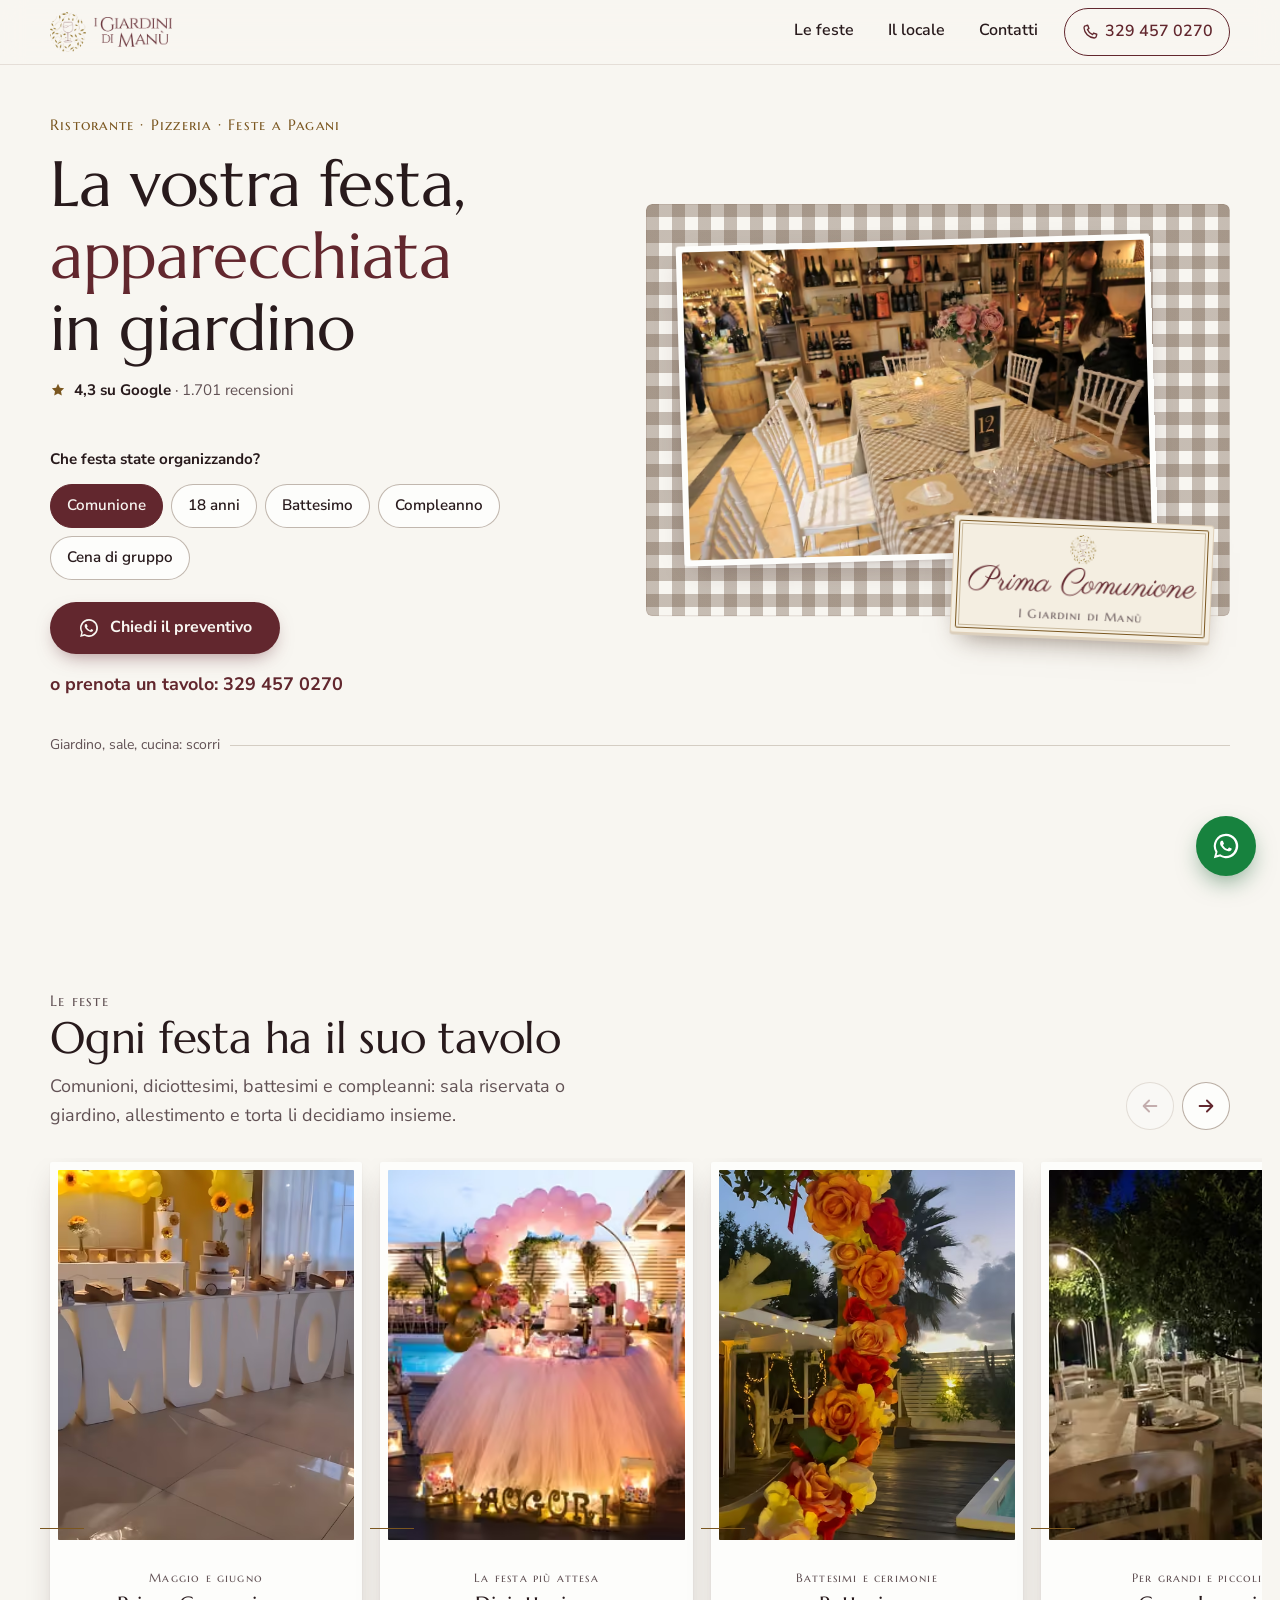
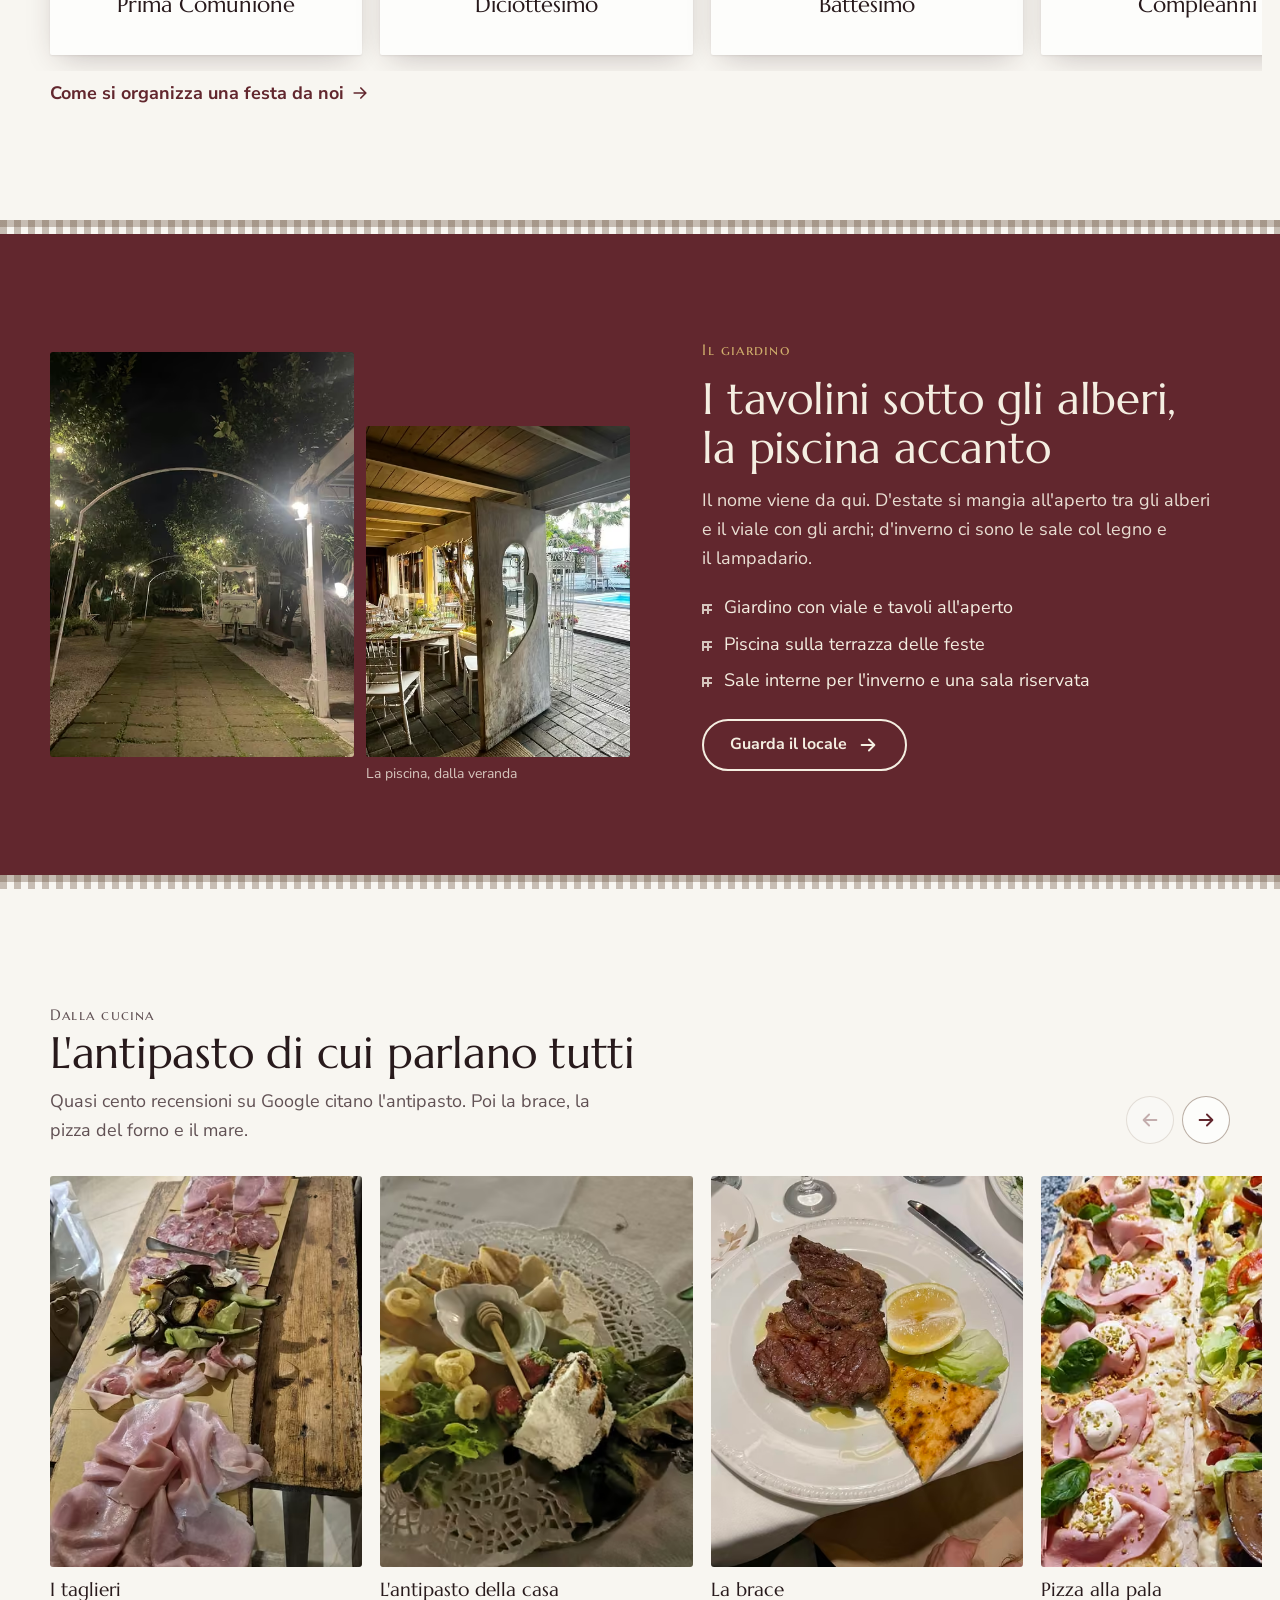
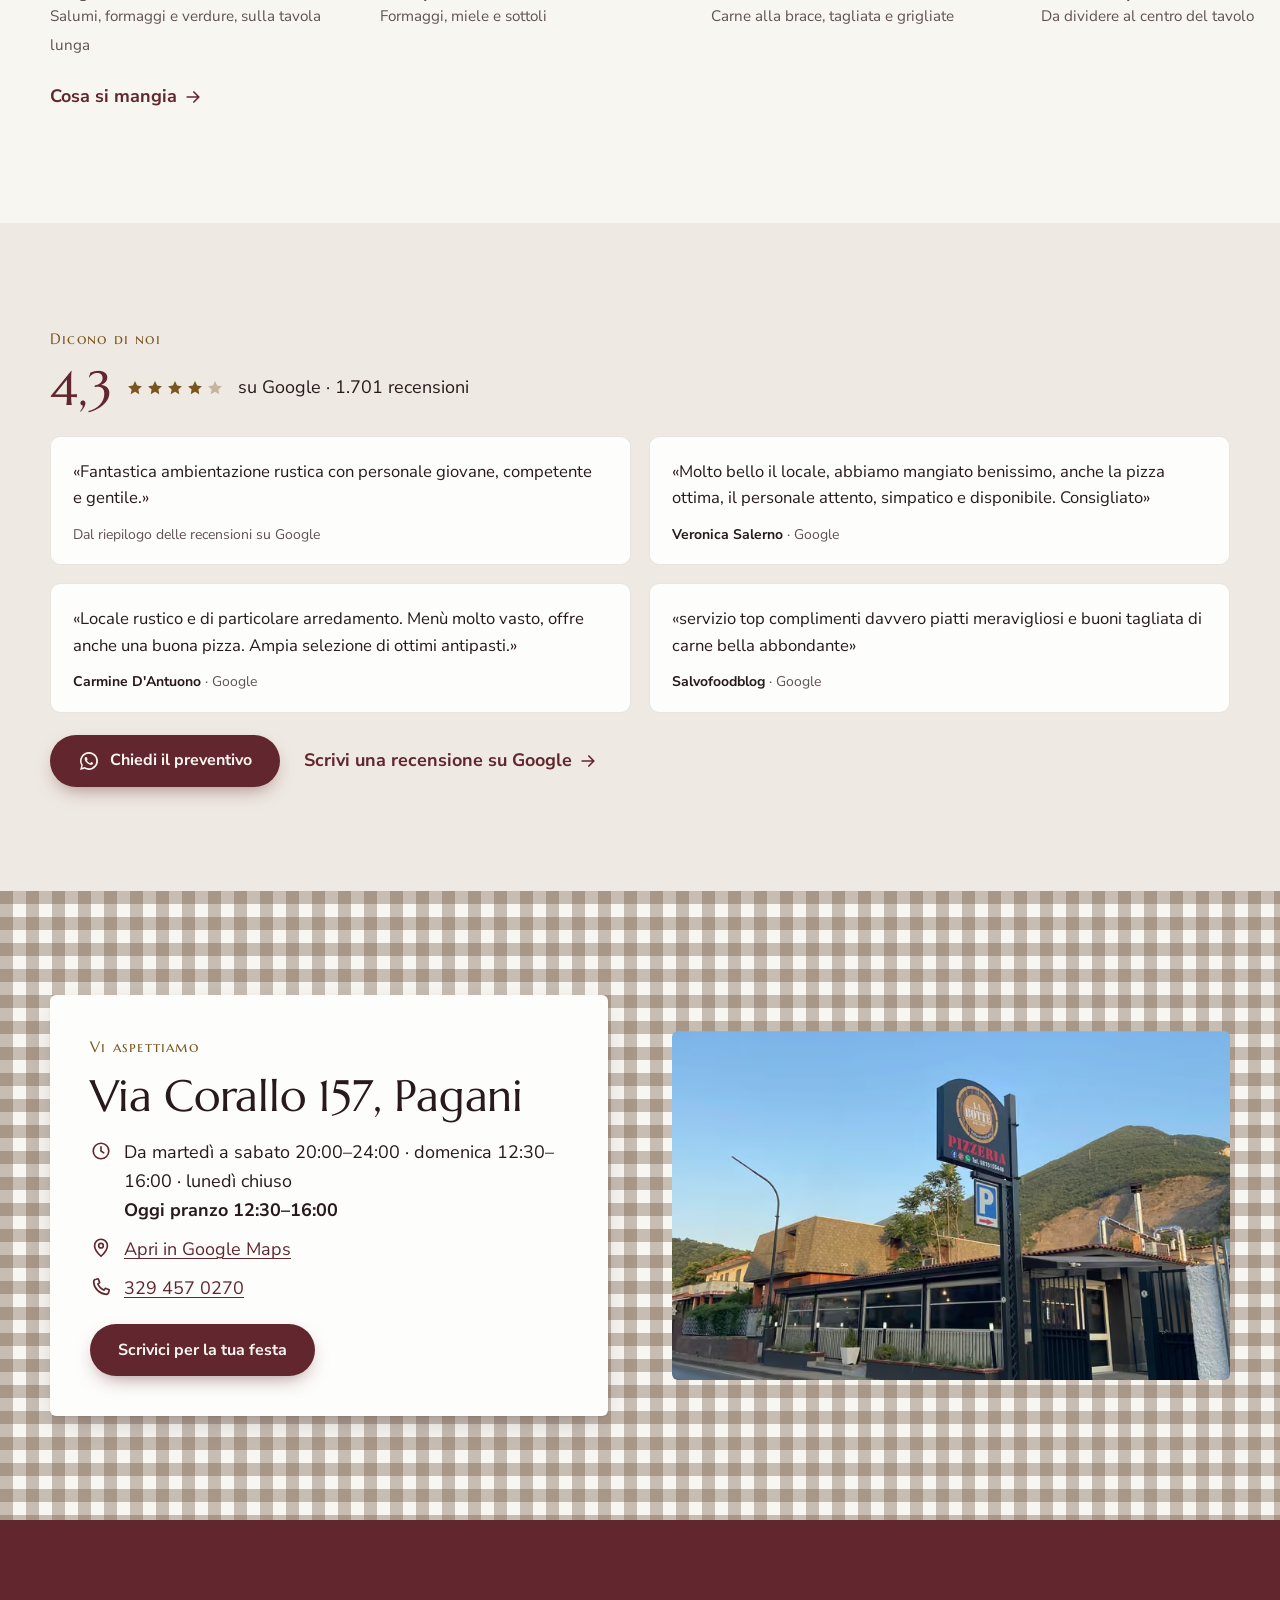
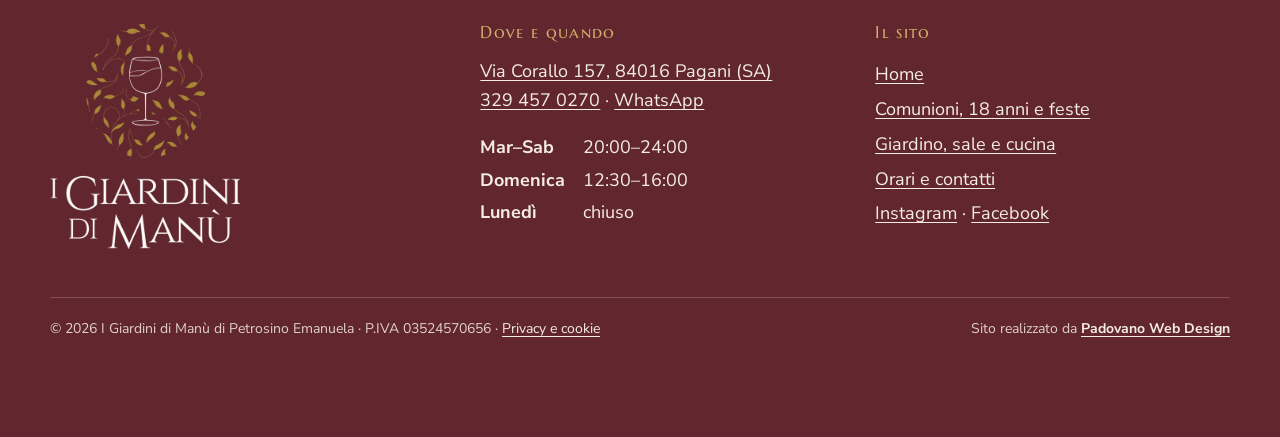
==== index.html @ 0abfbde3 "Sito I Giardini di Manù — bozza di anteprima Co-Authored-By: Claude Opus 5.5 <noreply@anthropic.com>" ====
<!doctype html>
<html lang="it">
<head>
<meta charset="utf-8">
<meta name="viewport" content="width=device-width, initial-scale=1, viewport-fit=cover">
<title>I Giardini di Manù | Ristorante e feste con giardino a Pagani</title>
<meta name="description" content="Ristorante, pizzeria e braceria con giardino a Pagani. Comunioni, 18 anni, battesimi e feste private: chiedi il preventivo su WhatsApp.">
<meta name="robots" content="noindex, nofollow">
<link rel="canonical" href="https://chripav09-del.github.io/GiardiniDiManu/">
<meta name="theme-color" content="#f7f3ec">
<meta property="og:type" content="website">
<meta property="og:locale" content="it_IT">
<meta property="og:site_name" content="I Giardini di Manù">
<meta property="og:title" content="I Giardini di Manù | Ristorante e feste con giardino a Pagani">
<meta property="og:description" content="Ristorante, pizzeria e braceria con giardino a Pagani. Comunioni, 18 anni, battesimi e feste private: chiedi il preventivo su WhatsApp.">
<meta property="og:url" content="https://chripav09-del.github.io/GiardiniDiManu/">
<meta property="og:image" content="https://chripav09-del.github.io/GiardiniDiManu/og-image.jpg">
<meta property="og:image:width" content="1200">
<meta property="og:image:height" content="630">
<meta name="twitter:card" content="summary_large_image">
<link rel="icon" href="favicon.ico" sizes="any">
<link rel="icon" type="image/png" sizes="32x32" href="favicon-32.png">
<link rel="apple-touch-icon" href="apple-touch-icon.png">
<link rel="manifest" href="site.webmanifest">
<link rel="preload" href="fonts/marcellus.woff2" as="font" type="font/woff2" crossorigin>
<link rel="preload" href="fonts/nunito-sans.woff2" as="font" type="font/woff2" crossorigin>
<link rel="stylesheet" href="css/base.css">
<link rel="stylesheet" href="css/pagine.css">
<script>document.documentElement.classList.add("js")</script>
<script type="application/ld+json">{"@context":"https://schema.org","@type":"Restaurant","@id":"https://chripav09-del.github.io/GiardiniDiManu/#ristorante","name":"I Giardini di Manù","url":"https://chripav09-del.github.io/GiardiniDiManu/","image":["https://chripav09-del.github.io/GiardiniDiManu/img/veranda-tavoli-1200.jpg","https://chripav09-del.github.io/GiardiniDiManu/img/viale-archi-1200.jpg"],"logo":"https://chripav09-del.github.io/GiardiniDiManu/icon-512.png","telephone":"+39 329 457 0270","address":{"@type":"PostalAddress","streetAddress":"Via Corallo 157","postalCode":"84016","addressLocality":"Pagani","addressRegion":"SA","addressCountry":"IT"},"geo":{"@type":"GeoCoordinates","latitude":40.75588,"longitude":14.61530},"servesCuisine":["Cucina tipica campana","Pizza napoletana","Carne alla brace"],"acceptsReservations":"True","hasMap":"https://www.google.com/maps/place/I+Giardini+Di+Man%C3%B9/@40.755879,14.6153001,17z","openingHoursSpecification":[{"@type":"OpeningHoursSpecification","dayOfWeek":["Tuesday","Wednesday","Thursday","Friday","Saturday"],"opens":"20:00","closes":"23:59"},{"@type":"OpeningHoursSpecification","dayOfWeek":"Sunday","opens":"12:30","closes":"16:00"}],"sameAs":["https://www.instagram.com/igiardinidimanu/","https://www.facebook.com/igiardinidimanu/"]}</script>
</head>
<body>
<svg width="0" height="0" style="position:absolute" aria-hidden="true" focusable="false">
<symbol id="i-freccia" viewBox="0 0 24 24"><path d="M5 12h13m-5-6 6 6-6 6" fill="none" stroke="currentColor" stroke-width="2" stroke-linecap="round" stroke-linejoin="round"/></symbol>
<symbol id="i-freccia-sx" viewBox="0 0 24 24"><path d="M19 12H6m5-6-6 6 6 6" fill="none" stroke="currentColor" stroke-width="2" stroke-linecap="round" stroke-linejoin="round"/></symbol>
<symbol id="i-stella" viewBox="0 0 24 24"><path d="m12 2.8 2.8 5.9 6.4.8-4.7 4.4 1.2 6.4L12 17.1l-5.7 3.2 1.2-6.4-4.7-4.4 6.4-.8z" fill="currentColor"/></symbol>
<symbol id="i-tel" viewBox="0 0 24 24"><path d="M6.6 3.5 9 3l1.6 4.2-2 1.4a12 12 0 0 0 6.8 6.8l1.4-2L21 15l-.5 2.4A3 3 0 0 1 17.6 20 14.6 14.6 0 0 1 4 6.4a3 3 0 0 1 2.6-2.9Z" fill="none" stroke="currentColor" stroke-width="1.8" stroke-linejoin="round"/></symbol>
<symbol id="i-pin" viewBox="0 0 24 24"><path d="M12 21s7-6.2 7-11.5a7 7 0 1 0-14 0C5 14.8 12 21 12 21Z" fill="none" stroke="currentColor" stroke-width="1.8"/><circle cx="12" cy="9.5" r="2.5" fill="none" stroke="currentColor" stroke-width="1.8"/></symbol>
<symbol id="i-orologio" viewBox="0 0 24 24"><circle cx="12" cy="12" r="8.5" fill="none" stroke="currentColor" stroke-width="1.8"/><path d="M12 7.5V12l3 2" fill="none" stroke="currentColor" stroke-width="1.8" stroke-linecap="round"/></symbol>
<symbol id="i-wa" viewBox="0 0 32 32"><path fill="currentColor" d="M16 3a13 13 0 0 0-11.2 19.6L3 29l6.6-1.7A13 13 0 1 0 16 3Zm0 23.6c-2 0-4-.5-5.7-1.6l-.4-.2-3.9 1 1-3.8-.2-.4A10.6 10.6 0 1 1 16 26.6Zm5.8-7.9c-.3-.2-1.9-.9-2.2-1-.3-.1-.5-.2-.7.2l-1 1.2c-.2.2-.4.2-.7.1a8.7 8.7 0 0 1-4.3-3.8c-.3-.6.3-.5.9-1.7.1-.2 0-.4 0-.5l-1-2.4c-.3-.6-.5-.5-.7-.5h-.6c-.2 0-.5.1-.8.4-.3.3-1 1-1 2.5s1.1 2.9 1.2 3.1c.2.2 2.1 3.3 5.2 4.6 1.9.8 2.7.9 3.6.7.6-.1 1.9-.8 2.1-1.5.3-.7.3-1.4.2-1.5 0-.1-.3-.2-.5-.3Z"/></symbol>
<symbol id="i-ig" viewBox="0 0 24 24"><rect x="3.5" y="3.5" width="17" height="17" rx="5" fill="none" stroke="currentColor" stroke-width="1.8"/><circle cx="12" cy="12" r="4" fill="none" stroke="currentColor" stroke-width="1.8"/><circle cx="17.3" cy="6.7" r="1.1" fill="currentColor"/></symbol>
<symbol id="i-fb" viewBox="0 0 24 24"><path d="M14 8.5V6.8c0-.8.2-1.3 1.4-1.3H17V2.6A21 21 0 0 0 14.6 2.5C12.2 2.5 10.6 4 10.6 6.6v1.9H8v3.2h2.6V21.5H14v-9.8h2.6l.4-3.2Z" fill="currentColor"/></symbol>
</svg>
<a class="salta" href="#contenuto">Vai al contenuto</a>
<header class="testata">
 <div class="cont">
  <a class="marchio" href="./" aria-label="I Giardini di Manù, torna alla home">
   <img src="img/emblema-chiaro-96.png" width="96" height="108" alt="">
   <img class="wm" src="img/wordmark-chiaro-360.png" width="360" height="138" alt="">
  </a>
  <nav class="nav" aria-label="Principale"><ul><li><a href="feste.html">Le feste</a></li><li><a href="locale.html">Il locale</a></li><li><a href="contatti.html">Contatti</a></li><li><a class="tel" href="tel:+393294570270"><svg aria-hidden="true"><use href="#i-tel"/></svg>329 457 0270</a></li></ul></nav>
 </div>
</header>
<main id="contenuto">

<section class="tavola" aria-labelledby="h1">
 <div class="cont tavola-g">
  <div class="tavola-testo">
   <p class="sopra">Ristorante · Pizzeria · Feste a Pagani</p>
   <h1 id="h1">La vostra festa, <em>apparecchiata</em> in giardino</h1>
   <a class="fiducia" href="https://www.google.com/maps/place/I+Giardini+Di+Man%C3%B9/@40.755879,14.6153001,17z" target="_blank" rel="noopener"><svg aria-hidden="true"><use href="#i-stella"/></svg><span><strong>4,3 su Google</strong> · 1.701 recensioni</span></a>
  </div>

  <div class="piano" data-tavolo>
   <div class="tovaglia vichy" aria-hidden="true"></div>
   <div class="foto-appoggiata"><picture><source type="image/avif" srcset="img/veranda-tavoli-480.avif 480w, img/veranda-tavoli-800.avif 800w, img/veranda-tavoli-1200.avif 1200w" sizes="(min-width: 960px) 560px, 88vw"><source type="image/webp" srcset="img/veranda-tavoli-480.webp 480w, img/veranda-tavoli-800.webp 800w, img/veranda-tavoli-1200.webp 1200w" sizes="(min-width: 960px) 560px, 88vw"><img src="img/veranda-tavoli-800.jpg" srcset="img/veranda-tavoli-480.jpg 480w, img/veranda-tavoli-800.jpg 800w, img/veranda-tavoli-1200.jpg 1200w" sizes="(min-width: 960px) 560px, 88vw" width="1200" height="800" alt="La veranda dei Giardini di Manù con i tavoli apparecchiati con tovaglie a quadretti e sedie bianche" fetchpriority="high" decoding="async"></picture></div>
   <div class="segnaposto" aria-hidden="true">
    <div class="sp-carta">
     <div class="sp-faccia sp-fronte"><img class="sp-emblema" src="img/emblema-chiaro-96.png" width="96" height="108" alt=""><span class="sp-nome">Prima Comunione</span><span class="sp-sotto">I Giardini di Manù</span></div>
     <div class="sp-faccia sp-retro"><img class="sp-emblema" src="img/emblema-chiaro-96.png" width="96" height="108" alt=""><span class="sp-nome">I miei 18 anni</span><span class="sp-sotto">I Giardini di Manù</span></div>
    </div>
   </div>
   <p class="vis-nascosto" aria-live="polite" data-annuncio></p>
  </div>

  <div class="tavola-scelta">
   <div class="scegli">
    <p class="scegli-t" id="scegli-t">Che festa state organizzando?</p>
    <ul class="feste-chip" aria-labelledby="scegli-t">
     <li><button class="chip" type="button" aria-pressed="true" data-festa="una Prima Comunione" data-nome="Prima Comunione">Comunione</button></li>
     <li><button class="chip" type="button" aria-pressed="false" data-festa="un diciottesimo" data-nome="I miei 18 anni">18 anni</button></li>
     <li><button class="chip" type="button" aria-pressed="false" data-festa="un Battesimo" data-nome="Battesimo">Battesimo</button></li>
     <li><button class="chip" type="button" aria-pressed="false" data-festa="un compleanno" data-nome="Buon compleanno">Compleanno</button></li>
     <li><button class="chip" type="button" aria-pressed="false" data-festa="una cena di gruppo" data-nome="Cena tra amici">Cena di gruppo</button></li>
    </ul>
   </div>
   <div class="tavola-azioni">
    <a class="btn btn-p" data-cta-festa href="https://wa.me/393294570270?text=Buongiorno%21%20Vorrei%20un%20preventivo%20per%20una%20Prima%20Comunione%20ai%20Giardini%20di%20Man%C3%B9.%0AData%3A%0AOspiti%3A%20circa%0AGiardino%20o%20sala%3A%20" target="_blank" rel="noopener"><svg aria-hidden="true"><use href="#i-wa"/></svg>Chiedi il preventivo</a>
    <a class="link-f" href="tel:+393294570270">o prenota un tavolo: 329 457 0270</a>
   </div>
  </div>
 </div>
 <div class="cont"><p class="continua">Giardino, sale, cucina: scorri</p></div>
</section>

<section class="sez" aria-labelledby="h-feste">
 <div class="cont caro" data-caro>
  <div class="sez-testa">
   <div><p class="sopra">Le feste</p><h2 id="h-feste">Ogni festa ha il suo tavolo</h2>
   <p>Comunioni, diciottesimi, battesimi e compleanni: sala riservata o giardino, allestimento e torta li decidiamo insieme.</p></div>
   <div class="caro-frecce"><button class="freccia" type="button" aria-label="Feste precedenti"><svg aria-hidden="true"><use href="#i-freccia-sx"/></svg></button><button class="freccia" type="button" aria-label="Feste successive"><svg aria-hidden="true"><use href="#i-freccia"/></svg></button></div>
  </div>
  <div class="caro-pista">
   <a class="invito" href="feste.html#comunione" data-entra><picture><source type="image/avif" srcset="img/festa-comunione-480.avif 480w, img/festa-comunione-800.avif 800w" sizes="(min-width: 1024px) 320px, 78vw"><source type="image/webp" srcset="img/festa-comunione-480.webp 480w, img/festa-comunione-800.webp 800w" sizes="(min-width: 1024px) 320px, 78vw"><img src="img/festa-comunione-800.jpg" srcset="img/festa-comunione-480.jpg 480w, img/festa-comunione-800.jpg 800w" sizes="(min-width: 1024px) 320px, 78vw" width="800" height="1422" alt="Sala allestita per una Prima Comunione con la grande scritta luminosa COMUNIONE e i palloncini" loading="lazy" decoding="async"></picture><span class="invito-t"><span>Maggio e giugno</span><strong>Prima Comunione</strong></span></a>
   <a class="invito" href="feste.html#diciottesimo" data-entra><picture><source type="image/avif" srcset="img/festa-diciottesimo-480.avif 480w, img/festa-diciottesimo-800.avif 800w, img/festa-diciottesimo-1200.avif 1200w" sizes="(min-width: 1024px) 320px, 78vw"><source type="image/webp" srcset="img/festa-diciottesimo-480.webp 480w, img/festa-diciottesimo-800.webp 800w, img/festa-diciottesimo-1200.webp 1200w" sizes="(min-width: 1024px) 320px, 78vw"><img src="img/festa-diciottesimo-800.jpg" srcset="img/festa-diciottesimo-480.jpg 480w, img/festa-diciottesimo-800.jpg 800w, img/festa-diciottesimo-1200.jpg 1200w" sizes="(min-width: 1024px) 320px, 78vw" width="1200" height="799" alt="Tavolo della torta per una festa a bordo piscina con arco di palloncini e lanterne" loading="lazy" decoding="async"></picture><span class="invito-t"><span>La festa più attesa</span><strong>Diciottesimo</strong></span></a>
   <a class="invito" href="feste.html#battesimo" data-entra><picture><source type="image/avif" srcset="img/festa-arco-fiori-480.avif 480w, img/festa-arco-fiori-800.avif 800w" sizes="(min-width: 1024px) 320px, 78vw"><source type="image/webp" srcset="img/festa-arco-fiori-480.webp 480w, img/festa-arco-fiori-800.webp 800w" sizes="(min-width: 1024px) 320px, 78vw"><img src="img/festa-arco-fiori-800.jpg" srcset="img/festa-arco-fiori-480.jpg 480w, img/festa-arco-fiori-800.jpg 800w" sizes="(min-width: 1024px) 320px, 78vw" width="800" height="1422" alt="Arco di fiori arancioni e gialli sulla terrazza vicino alla piscina" loading="lazy" decoding="async"></picture><span class="invito-t"><span>Battesimi e cerimonie</span><strong>Battesimo</strong></span></a>
   <a class="invito" href="feste.html#compleanni" data-entra><picture><source type="image/avif" srcset="img/giardino-sera-480.avif 480w, img/giardino-sera-800.avif 800w, img/giardino-sera-1200.avif 1200w" sizes="(min-width: 1024px) 320px, 78vw"><source type="image/webp" srcset="img/giardino-sera-480.webp 480w, img/giardino-sera-800.webp 800w, img/giardino-sera-1200.webp 1200w" sizes="(min-width: 1024px) 320px, 78vw"><img src="img/giardino-sera-800.jpg" srcset="img/giardino-sera-480.jpg 480w, img/giardino-sera-800.jpg 800w, img/giardino-sera-1200.jpg 1200w" sizes="(min-width: 1024px) 320px, 78vw" width="1200" height="900" alt="Tavoli apparecchiati sotto gli alberi del giardino, la sera" loading="lazy" decoding="async"></picture><span class="invito-t"><span>Per grandi e piccoli</span><strong>Compleanni</strong></span></a>
   <a class="invito" href="feste.html#cene" data-entra><picture><source type="image/avif" srcset="img/sala-lampadario-480.avif 480w, img/sala-lampadario-800.avif 800w, img/sala-lampadario-1200.avif 1200w" sizes="(min-width: 1024px) 320px, 78vw"><source type="image/webp" srcset="img/sala-lampadario-480.webp 480w, img/sala-lampadario-800.webp 800w, img/sala-lampadario-1200.webp 1200w" sizes="(min-width: 1024px) 320px, 78vw"><img src="img/sala-lampadario-800.jpg" srcset="img/sala-lampadario-480.jpg 480w, img/sala-lampadario-800.jpg 800w, img/sala-lampadario-1200.jpg 1200w" sizes="(min-width: 1024px) 320px, 78vw" width="1200" height="900" alt="Sala interna rustica con travi in legno, lampadario in ferro battuto e tovaglie a quadri" loading="lazy" decoding="async"></picture><span class="invito-t"><span>Gruppi e aziende</span><strong>Cene di gruppo</strong></span></a>
  </div>
  <a class="link-f" href="feste.html">Come si organizza una festa da noi <svg aria-hidden="true"><use href="#i-freccia"/></svg></a>
 </div>
</section>

<div class="orlo" aria-hidden="true"></div>
<section class="sez su-vino" aria-labelledby="h-giardino">
 <div class="cont giardino-g">
  <div class="giardino-foto">
   <figure class="f1" data-scopri><picture><source type="image/avif" srcset="img/viale-archi-480.avif 480w, img/viale-archi-800.avif 800w, img/viale-archi-1200.avif 1200w" sizes="(min-width: 960px) 340px, 50vw"><source type="image/webp" srcset="img/viale-archi-480.webp 480w, img/viale-archi-800.webp 800w, img/viale-archi-1200.webp 1200w" sizes="(min-width: 960px) 340px, 50vw"><img src="img/viale-archi-800.jpg" srcset="img/viale-archi-480.jpg 480w, img/viale-archi-800.jpg 800w, img/viale-archi-1200.jpg 1200w" sizes="(min-width: 960px) 340px, 50vw" width="1200" height="1600" alt="Il viale del giardino con gli archi bianchi tra gli alberi" loading="lazy" decoding="async"></picture></figure>
   <figure class="f2" data-scopri><picture><source type="image/avif" srcset="img/piscina-porta-480.avif 480w, img/piscina-porta-800.avif 800w, img/piscina-porta-1200.avif 1200w" sizes="(min-width: 960px) 300px, 44vw"><source type="image/webp" srcset="img/piscina-porta-480.webp 480w, img/piscina-porta-800.webp 800w, img/piscina-porta-1200.webp 1200w" sizes="(min-width: 960px) 300px, 44vw"><img src="img/piscina-porta-800.jpg" srcset="img/piscina-porta-480.jpg 480w, img/piscina-porta-800.jpg 800w, img/piscina-porta-1200.jpg 1200w" sizes="(min-width: 960px) 300px, 44vw" width="1200" height="1499" alt="La piscina vista dalla veranda attraverso la porta in legno col cuore intagliato" loading="lazy" decoding="async"></picture><figcaption>La piscina, dalla veranda</figcaption></figure>
  </div>
  <div class="giardino-testo">
   <p class="sopra">Il giardino</p>
   <h2 id="h-giardino">I tavolini sotto gli alberi, la piscina accanto</h2>
   <p>Il nome viene da qui. D'estate si mangia all'aperto tra gli alberi e il viale con gli archi; d'inverno ci sono le sale col legno e il lampadario.</p>
   <ul class="punti">
    <li>Giardino con viale e tavoli all'aperto</li>
    <li>Piscina sulla terrazza delle feste</li>
    <li>Sale interne per l'inverno e una sala riservata</li>
   </ul>
   <a class="btn btn-c" href="locale.html">Guarda il locale <svg aria-hidden="true"><use href="#i-freccia"/></svg></a>
  </div>
 </div>
</section>
<div class="orlo" aria-hidden="true"></div>

<section class="sez" aria-labelledby="h-cucina">
 <div class="cont caro" data-caro>
  <div class="sez-testa">
   <div><p class="sopra">Dalla cucina</p><h2 id="h-cucina">L'antipasto di cui parlano tutti</h2>
   <p>Quasi cento recensioni su Google citano l'antipasto. Poi la brace, la pizza del forno e il mare.</p></div>
   <div class="caro-frecce"><button class="freccia" type="button" aria-label="Piatti precedenti"><svg aria-hidden="true"><use href="#i-freccia-sx"/></svg></button><button class="freccia" type="button" aria-label="Piatti successivi"><svg aria-hidden="true"><use href="#i-freccia"/></svg></button></div>
  </div>
  <div class="caro-pista">
   <figure class="piatto" data-entra><picture><source type="image/avif" srcset="img/tagliere-lungo-480.avif 480w, img/tagliere-lungo-800.avif 800w" sizes="(min-width: 1024px) 320px, 78vw"><source type="image/webp" srcset="img/tagliere-lungo-480.webp 480w, img/tagliere-lungo-800.webp 800w" sizes="(min-width: 1024px) 320px, 78vw"><img src="img/tagliere-lungo-800.jpg" srcset="img/tagliere-lungo-480.jpg 480w, img/tagliere-lungo-800.jpg 800w" sizes="(min-width: 1024px) 320px, 78vw" width="800" height="1732" alt="Tagliere lungo di legno con salumi, prosciutto e verdure grigliate" loading="lazy" decoding="async"></picture><figcaption><strong>I taglieri</strong><span>Salumi, formaggi e verdure, sulla tavola lunga</span></figcaption></figure>
   <figure class="piatto" data-entra><picture><source type="image/avif" srcset="img/antipasto-480.avif 480w, img/antipasto-800.avif 800w, img/antipasto-1200.avif 1200w" sizes="(min-width: 1024px) 320px, 78vw"><source type="image/webp" srcset="img/antipasto-480.webp 480w, img/antipasto-800.webp 800w, img/antipasto-1200.webp 1200w" sizes="(min-width: 1024px) 320px, 78vw"><img src="img/antipasto-800.jpg" srcset="img/antipasto-480.jpg 480w, img/antipasto-800.jpg 800w, img/antipasto-1200.jpg 1200w" sizes="(min-width: 1024px) 320px, 78vw" width="1200" height="1200" alt="Antipasto con formaggi, ricotta, miele, salumi e insalata su centrino" loading="lazy" decoding="async"></picture><figcaption><strong>L'antipasto della casa</strong><span>Formaggi, miele e sottoli</span></figcaption></figure>
   <figure class="piatto" data-entra><picture><source type="image/avif" srcset="img/tagliata-480.avif 480w, img/tagliata-800.avif 800w, img/tagliata-1200.avif 1200w" sizes="(min-width: 1024px) 320px, 78vw"><source type="image/webp" srcset="img/tagliata-480.webp 480w, img/tagliata-800.webp 800w, img/tagliata-1200.webp 1200w" sizes="(min-width: 1024px) 320px, 78vw"><img src="img/tagliata-800.jpg" srcset="img/tagliata-480.jpg 480w, img/tagliata-800.jpg 800w, img/tagliata-1200.jpg 1200w" sizes="(min-width: 1024px) 320px, 78vw" width="1200" height="1600" alt="Tagliata di carne alla brace con limone e un triangolo di pizza" loading="lazy" decoding="async"></picture><figcaption><strong>La brace</strong><span>Carne alla brace, tagliata e grigliate</span></figcaption></figure>
   <figure class="piatto" data-entra><picture><source type="image/avif" srcset="img/pala-pizza-480.avif 480w, img/pala-pizza-800.avif 800w, img/pala-pizza-1200.avif 1200w" sizes="(min-width: 1024px) 320px, 78vw"><source type="image/webp" srcset="img/pala-pizza-480.webp 480w, img/pala-pizza-800.webp 800w, img/pala-pizza-1200.webp 1200w" sizes="(min-width: 1024px) 320px, 78vw"><img src="img/pala-pizza-800.jpg" srcset="img/pala-pizza-480.jpg 480w, img/pala-pizza-800.jpg 800w, img/pala-pizza-1200.jpg 1200w" sizes="(min-width: 1024px) 320px, 78vw" width="1200" height="1200" alt="Pizza alla pala con mortadella, burrata, melanzane e pistacchio" loading="lazy" decoding="async"></picture><figcaption><strong>Pizza alla pala</strong><span>Da dividere al centro del tavolo</span></figcaption></figure>
   <figure class="piatto" data-entra><picture><source type="image/avif" srcset="img/margherita-vichy-480.avif 480w, img/margherita-vichy-800.avif 800w" sizes="(min-width: 1024px) 320px, 78vw"><source type="image/webp" srcset="img/margherita-vichy-480.webp 480w, img/margherita-vichy-800.webp 800w" sizes="(min-width: 1024px) 320px, 78vw"><img src="img/margherita-vichy-800.jpg" srcset="img/margherita-vichy-480.jpg 480w, img/margherita-vichy-800.jpg 800w" sizes="(min-width: 1024px) 320px, 78vw" width="800" height="1422" alt="Pizza margherita con mozzarella e basilico sulla tovaglia a quadretti" loading="lazy" decoding="async"></picture><figcaption><strong>La margherita</strong><span>Pizza napoletana dal forno</span></figcaption></figure>
   <figure class="piatto" data-entra><picture><source type="image/avif" srcset="img/cozze-480.avif 480w, img/cozze-800.avif 800w, img/cozze-1200.avif 1200w" sizes="(min-width: 1024px) 320px, 78vw"><source type="image/webp" srcset="img/cozze-480.webp 480w, img/cozze-800.webp 800w, img/cozze-1200.webp 1200w" sizes="(min-width: 1024px) 320px, 78vw"><img src="img/cozze-800.jpg" srcset="img/cozze-480.jpg 480w, img/cozze-800.jpg 800w, img/cozze-1200.jpg 1200w" sizes="(min-width: 1024px) 320px, 78vw" width="1200" height="1200" alt="Spaghetti con cozze, vongole e gamberi" loading="lazy" decoding="async"></picture><figcaption><strong>Il mare</strong><span>Cozze, vongole e gamberi</span></figcaption></figure>
  </div>
  <a class="link-f" href="locale.html#cucina">Cosa si mangia <svg aria-hidden="true"><use href="#i-freccia"/></svg></a>
 </div>
</section>

<section class="sez vichy-lieve" aria-labelledby="h-rec">
 <div class="cont">
  <p class="sopra">Dicono di noi</p>
  <h2 id="h-rec" class="vis-nascosto">Recensioni</h2>
  <div class="voti"><span class="num">4,3</span><span class="stelle" aria-hidden="true"><svg><use href="#i-stella"/></svg><svg><use href="#i-stella"/></svg><svg><use href="#i-stella"/></svg><svg><use href="#i-stella"/></svg><svg style="opacity:.35"><use href="#i-stella"/></svg></span><span>su Google · 1.701 recensioni</span></div>
  <ul class="rec-lista">
   <li data-entra><figure class="rec"><blockquote><p>Fantastica ambientazione rustica con personale giovane, competente e gentile.</p></blockquote><figcaption>Dal riepilogo delle recensioni su Google</figcaption></figure></li>
   <li data-entra><figure class="rec"><blockquote><p>Molto bello il locale, abbiamo mangiato benissimo, anche la pizza ottima, il personale attento, simpatico e disponibile. Consigliato</p></blockquote><figcaption><b>Veronica Salerno</b> · Google</figcaption></figure></li>
   <li data-entra><figure class="rec"><blockquote><p>Locale rustico e di particolare arredamento. Menù molto vasto, offre anche una buona pizza. Ampia selezione di ottimi antipasti.</p></blockquote><figcaption><b>Carmine D'Antuono</b> · Google</figcaption></figure></li>
   <li data-entra><figure class="rec"><blockquote><p>servizio top complimenti davvero piatti meravigliosi e buoni tagliata di carne bella abbondante</p></blockquote><figcaption><b>Salvofoodblog</b> · Google</figcaption></figure></li>
  </ul>
  <div class="rec-azioni">
   <a class="btn btn-p" href="https://wa.me/393294570270?text=Buongiorno%21%20Vorrei%20un%20preventivo%20per%20una%20festa%20ai%20Giardini%20di%20Man%C3%B9.%0AData%3A%0AOspiti%3A%20circa%20" target="_blank" rel="noopener"><svg aria-hidden="true"><use href="#i-wa"/></svg>Chiedi il preventivo</a>
   <a class="link-f" href="https://www.google.com/maps/place//data=!4m3!3m2!1s0x133bb8d70531a0bd:0x79409ad8cdff25ac!12e1" target="_blank" rel="noopener">Scrivi una recensione su Google <svg aria-hidden="true"><use href="#i-freccia"/></svg></a>
  </div>
 </div>
</section>

<section class="chiusura vichy" aria-labelledby="h-chiudi">
 <div class="cont chiusura-g">
  <div class="chiusura-card" data-entra>
   <p class="sopra">Vi aspettiamo</p>
   <h2 id="h-chiudi">Via Corallo 157, Pagani</h2>
   <ul class="info-r">
    <li><svg aria-hidden="true"><use href="#i-orologio"/></svg><span>Da martedì a sabato 20:00–24:00 · domenica 12:30–16:00 · lunedì chiuso<br><strong data-oggi></strong></span></li>
    <li><svg aria-hidden="true"><use href="#i-pin"/></svg><a href="https://www.google.com/maps/search/?api=1&query=I+Giardini+Di+Man%C3%B9+Via+Corallo+157+Pagani" target="_blank" rel="noopener">Apri in Google Maps</a></li>
    <li><svg aria-hidden="true"><use href="#i-tel"/></svg><a href="tel:+393294570270">329 457 0270</a></li>
   </ul>
   <a class="btn btn-p" href="contatti.html">Scrivici per la tua festa</a>
  </div>
  <div class="chiusura-foto" data-scopri><picture><source type="image/avif" srcset="img/esterno-480.avif 480w, img/esterno-800.avif 800w, img/esterno-1200.avif 1200w" sizes="(min-width: 960px) 520px, 92vw"><source type="image/webp" srcset="img/esterno-480.webp 480w, img/esterno-800.webp 800w, img/esterno-1200.webp 1200w" sizes="(min-width: 960px) 520px, 92vw"><img src="img/esterno-800.jpg" srcset="img/esterno-480.jpg 480w, img/esterno-800.jpg 800w, img/esterno-1200.jpg 1200w" sizes="(min-width: 960px) 520px, 92vw" width="1200" height="675" alt="L&#x27;ingresso dei Giardini di Manù su via Corallo con l&#x27;insegna e le colline dietro" loading="lazy" decoding="async"></picture></div>
 </div>
</section>
</main>
<footer class="piede su-vino">
 <div class="cont">
  <div class="piede-g">
   <div>
    <img class="logo-p" src="img/logo-per-fondo-scuro-480.png" width="480" height="568" alt="I Giardini di Manù" loading="lazy">
   </div>
   <div>
    <h2>Dove e quando</h2>
    <p><a href="https://www.google.com/maps/search/?api=1&query=I+Giardini+Di+Man%C3%B9+Via+Corallo+157+Pagani" target="_blank" rel="noopener">Via Corallo 157, 84016 Pagani (SA)</a><br>
    <a href="tel:+393294570270">329 457 0270</a> · <a href="https://wa.me/393294570270?text=Buongiorno%21%20Vi%20scrivo%20dal%20sito." target="_blank" rel="noopener">WhatsApp</a></p>
    <dl class="orari-p"><dt>Mar–Sab</dt><dd>20:00–24:00</dd><dt>Domenica</dt><dd>12:30–16:00</dd><dt>Lunedì</dt><dd>chiuso</dd></dl>
   </div>
   <div>
    <h2>Il sito</h2>
    <ul>
     <li><a href="./">Home</a></li>
     <li><a href="feste.html">Comunioni, 18 anni e feste</a></li>
     <li><a href="locale.html">Giardino, sale e cucina</a></li>
     <li><a href="contatti.html">Orari e contatti</a></li>
     <li><a href="https://www.instagram.com/igiardinidimanu/" target="_blank" rel="noopener">Instagram</a> · <a href="https://www.facebook.com/igiardinidimanu/" target="_blank" rel="noopener">Facebook</a></li>
    </ul>
   </div>
  </div>
  <div class="piede-legale">
   <span>© 2026 I Giardini di Manù di Petrosino Emanuela · P.IVA 03524570656 · <a href="privacy.html">Privacy e cookie</a></span>
   <span class="firma">Sito realizzato da <a href="https://padovanowebdesign.it" rel="noopener" target="_blank">Padovano Web Design</a></span>
  </div>
 </div>
</footer>
<a class="wa-flu" href="https://wa.me/393294570270?text=Buongiorno%21%20Vorrei%20informazioni%20per%20una%20festa%20ai%20Giardini%20di%20Man%C3%B9." target="_blank" rel="noopener" aria-label="Scrivici su WhatsApp"><svg aria-hidden="true"><use href="#i-wa"/></svg></a>
<script type="module" src="js/main.js"></script>
</body>
</html>
---- css/base.css ----
/* I Giardini di Manù — token, reset, tipografia, testata, piede, bottoni */
@font-face { font-family: "Marcellus"; src: url("../fonts/marcellus.woff2") format("woff2"); font-weight: 400; font-display: swap; }
@font-face { font-family: "Marcellus SC"; src: url("../fonts/marcellus-sc.woff2") format("woff2"); font-weight: 400; font-display: swap; }
@font-face { font-family: "Nunito Sans"; src: url("../fonts/nunito-sans.woff2") format("woff2"); font-weight: 400 800; font-display: swap; }
@font-face { font-family: "Nunito Sans"; src: url("../fonts/nunito-sans-italic.woff2") format("woff2"); font-weight: 400; font-style: italic; font-display: swap; }
@font-face { font-family: "Parisienne"; src: url("../fonts/parisienne.woff2") format("woff2"); font-weight: 400; font-display: swap; }

:root {
  --lino: hsl(38 33% 96%);
  --lino-2: hsl(36 28% 91%);
  --avorio: hsl(40 45% 92%);
  --bianco: hsl(40 40% 99%);
  --ink: hsl(350 22% 13%);
  --muted: hsl(350 9% 35%);
  --vino: hsl(353 43% 27%);
  --vino-h: hsl(353 46% 21%);
  --oro: hsl(40 52% 62%);
  --oro-d: hsl(36 60% 30%);
  --vichy: hsl(26 28% 32%);
  --vichy-a: hsl(26 28% 32% / .34);
  --wa: hsl(142 70% 30%);
  --errore: hsl(4 70% 40%);
  --ok: hsl(142 50% 28%);

  --f-tit: "Marcellus", "Optima", "Candara", "Palatino Linotype", serif;
  --f-sc: "Marcellus SC", "Marcellus", "Optima", serif;
  --f-txt: "Nunito Sans", system-ui, "Segoe UI", Roboto, sans-serif;
  --f-mano: "Parisienne", "Segoe Script", cursive;

  --t-1: clamp(2.1rem, 1.4rem + 3.4vw, 4rem);
  --t-2: clamp(1.7rem, 1.25rem + 2vw, 2.75rem);
  --t-3: clamp(1.3rem, 1.1rem + .9vw, 1.75rem);
  --t-sm: .875rem;

  --s-a: 48px; --s-b: 80px; --s-c: 128px;
  --gut: 16px;
  --max: 1180px;

  --in: cubic-bezier(0.16, 1, 0.3, 1);
  --st: cubic-bezier(0.4, 0, 0.2, 1);
  --molla: linear(0, .009, .035 2.1%, .141 4.4%, .723 12.9%, .938 16.7%, 1.017 19.4%, 1.067, 1.099 24.3%, 1.108 26%, 1.102, 1.083 30.6%, 1.011 39.1%, .993 43%, .987 47.5%, 1.003 61.2%, 1);
  --ombra: 0 1px 2px hsl(350 30% 15% / .08), 0 10px 30px -10px hsl(350 30% 15% / .28);
}
@media (min-width: 768px) { :root { --gut: 32px; --s-a: 64px; --s-b: 104px; --s-c: 160px; } }

*, *::before, *::after { box-sizing: border-box; }
html { -webkit-text-size-adjust: 100%; scroll-behavior: smooth; }
body { margin: 0; background: var(--lino); color: var(--ink); font: 400 1.0625rem/1.6 var(--f-txt); overflow-x: clip; }
@media (min-width: 1024px) { body { font-size: 1.125rem; } }
img, picture, svg { display: block; max-width: 100%; height: auto; }
a { color: var(--vino); text-underline-offset: .18em; text-decoration-thickness: 1px; transition: color .25s var(--st); }
a:hover { color: var(--vino-h); }
:focus-visible { outline: 2px solid var(--vichy); outline-offset: 3px; border-radius: 4px; }
.su-vino :focus-visible, .piede :focus-visible { outline-color: var(--oro); }
h1, h2, h3 { font-family: var(--f-tit); font-weight: 400; line-height: 1.12; letter-spacing: -.005em; margin: 0; text-wrap: balance; }
h1 { font-size: var(--t-1); }
h2 { font-size: var(--t-2); }
h3 { font-size: var(--t-3); }
p { margin: 0 0 1em; text-wrap: pretty; }
.sopra { font-family: var(--f-sc); font-size: .95rem; letter-spacing: .08em; color: var(--oro-d); margin: 0 0 12px; }
.su-vino .sopra { color: var(--oro); }
.vis-nascosto { position: absolute !important; width: 1px; height: 1px; overflow: hidden; clip: rect(0 0 0 0); white-space: nowrap; }
.salta { position: absolute; left: 8px; top: -60px; background: var(--vino); color: var(--lino); padding: 10px 16px; border-radius: 999px; z-index: 100; transition: top .2s var(--st); }
.salta:focus { top: 8px; }
.cont { width: min(100% - 2 * var(--gut), var(--max)); margin-inline: auto; }
.stretta { max-width: 62ch; }

/* trama vichy: due bande sovrapposte = quadretti scuri agli incroci */
.vichy {
  background-color: var(--lino);
  background-image:
    linear-gradient(90deg, var(--vichy-a) 50%, transparent 50%),
    linear-gradient(var(--vichy-a) 50%, transparent 50%);
  background-size: 26px 26px;
}
.orlo { height: 14px; background-image: linear-gradient(90deg, var(--vichy-a) 50%, transparent 50%), linear-gradient(var(--vichy-a) 50%, transparent 50%); background-size: 14px 14px; background-color: var(--lino); }

/* bottoni */
.btn { display: inline-flex; align-items: center; justify-content: center; gap: 10px; min-height: 52px; padding: 0 26px; border-radius: 999px; font: 700 1rem/1.1 var(--f-txt); text-decoration: none; border: 2px solid transparent; cursor: pointer; transition: background-color .25s var(--st), color .25s var(--st), transform .25s var(--st), box-shadow .25s var(--st); -webkit-tap-highlight-color: transparent; }
.btn svg { width: 22px; height: 22px; flex: none; }
.btn-p { background: var(--vino); color: var(--lino); box-shadow: 0 8px 20px -8px hsl(353 43% 27% / .6); }
.btn-p:hover { background: var(--vino-h); color: var(--bianco); transform: translateY(-2px); }
.btn-p:active { transform: translateY(0) scale(.98); background: var(--vino-h); }
.btn-c { background: transparent; color: var(--vino); border-color: currentColor; }
.btn-c:hover { background: var(--vino); color: var(--lino); }
.btn-c:active { transform: scale(.98); }
.su-vino .btn-p { background: var(--avorio); color: var(--vino); box-shadow: none; }
.su-vino .btn-p:hover { background: var(--bianco); color: var(--vino-h); }
.su-vino .btn-c { color: var(--avorio); }
.su-vino .btn-c:hover { background: var(--avorio); color: var(--vino); }
.link-f { display: inline-flex; align-items: center; gap: 6px; font-weight: 700; text-decoration: none; color: var(--vino); padding: 8px 0; }
.link-f svg { width: 20px; height: 20px; transition: transform .3s var(--in); }
.link-f:hover svg { transform: translateX(4px); }
.su-vino .link-f { color: var(--avorio); }

/* testata */
.testata { position: sticky; top: 0; z-index: 50; background: hsl(38 33% 96% / .86); backdrop-filter: blur(12px) saturate(160%); -webkit-backdrop-filter: blur(12px) saturate(160%); border-bottom: 1px solid hsl(26 28% 32% / .14); transition: box-shadow .3s var(--st); }
.testata.giu { box-shadow: 0 6px 20px -12px hsl(350 30% 15% / .35); }
.testata .cont { display: flex; align-items: center; justify-content: space-between; gap: 12px; min-height: 64px; }
.marchio { display: flex; align-items: center; gap: 8px; text-decoration: none; flex: none; }
.marchio img { height: 40px; width: auto; }
.marchio .wm { height: 30px; }
@media (max-width: 370px) { .marchio .wm { display: none; } .marchio img { height: 44px; } }
@media (max-width: 420px) { .marchio .wm { height: 26px; } .marchio img { height: 36px; } .nav a { padding: 10px 7px; } }
.nav ul { display: flex; gap: 2px; list-style: none; margin: 0; padding: 0; }
.nav a { display: block; padding: 10px 10px; font-size: .95rem; font-weight: 600; color: var(--ink); text-decoration: none; border-radius: 999px; transition: background-color .25s var(--st), color .25s var(--st); }
.nav a:hover { background: var(--lino-2); color: var(--vino); }
.nav a[aria-current="page"] { color: var(--vino); background: var(--lino-2); }
.nav .tel { display: none; }
@media (min-width: 900px) { .nav a { padding: 10px 16px; font-size: 1rem; } .nav .tel { display: inline-flex; align-items: center; gap: 6px; margin-left: 8px; border: 1.5px solid currentColor; color: var(--vino); } .nav .tel svg { width: 18px; height: 18px; } }

/* briciole */
.briciole { padding-top: 20px; font-size: var(--t-sm); color: var(--muted); }
.briciole ol { display: flex; flex-wrap: wrap; gap: 6px; list-style: none; margin: 0; padding: 0; }
.briciole li + li::before { content: "›"; margin-right: 6px; }
.briciole a { color: var(--muted); }

/* WhatsApp fluttuante */
.wa-flu { position: fixed; right: 16px; bottom: 16px; z-index: 60; width: 56px; height: 56px; border-radius: 50%; display: grid; place-items: center; background: var(--wa); color: #fff; box-shadow: 0 10px 24px -6px hsl(142 70% 20% / .55); transition: transform .3s var(--in), box-shadow .3s var(--st); animation: wa-entra .7s var(--molla) .9s both; }
.wa-flu svg { width: 30px; height: 30px; }
.wa-flu:hover { transform: scale(1.07); color: #fff; }
.wa-flu:active { transform: scale(.96); }
.wa-flu:focus-visible { outline-color: var(--vino); }
@keyframes wa-entra { from { transform: scale(.4); opacity: 0; } to { transform: none; opacity: 1; } }
@media (min-width: 768px) { .wa-flu { right: 24px; bottom: 24px; width: 60px; height: 60px; } }

/* piede */
.piede { background: var(--vino); color: var(--avorio); padding: var(--s-b) 0 96px; }
.piede a { color: var(--avorio); }
.piede a:hover { color: var(--bianco); }
.piede-g { display: grid; gap: 40px; }
@media (min-width: 900px) { .piede-g { grid-template-columns: 1.1fr 1fr 1fr; } }
.piede .logo-p { width: 190px; }
.piede h2 { font-family: var(--f-sc); font-size: 1.05rem; letter-spacing: .08em; color: var(--oro); margin-bottom: 14px; }
.piede ul { list-style: none; margin: 0; padding: 0; }
.piede li { padding: 3px 0; }
.orari-p { display: grid; grid-template-columns: auto 1fr; gap: 4px 18px; margin: 0; }
.orari-p dt { font-weight: 700; }
.orari-p dd { margin: 0; }
.piede-legale { margin-top: 48px; padding-top: 20px; border-top: 1px solid hsl(40 45% 92% / .2); display: flex; flex-wrap: wrap; gap: 8px 24px; justify-content: space-between; font-size: var(--t-sm); color: hsl(40 45% 92% / .86); }
.firma a { font-weight: 700; text-decoration: underline; }

/* ingressi */
.js [data-entra] { opacity: 0; transform: translateY(18px); transition: opacity .8s var(--in), transform .8s var(--in); }
.js [data-entra].dentro { opacity: 1; transform: none; }
.js [data-scopri] picture { clip-path: inset(100% 0 0 0); transition: clip-path 1.1s var(--in); }
.js [data-scopri].dentro picture { clip-path: inset(0 0 0 0); }
@media (prefers-reduced-motion: reduce) {
  html { scroll-behavior: auto; }
  *, *::before, *::after { animation-duration: .01ms !important; animation-iteration-count: 1 !important; transition-duration: .01ms !important; }
  .js [data-entra] { opacity: 1; transform: none; }
  .js [data-scopri] picture { clip-path: none; }
}
figure { margin: 0; }
@media (max-width: 899px) { .piede .logo-p { width: 140px; } }
---- css/pagine.css ----
/* ===== Apertura: la tavola ===== */
.tavola { padding: 20px 0 var(--s-a); position: relative; }
.tavola-g { display: grid; gap: 20px; }
.tavola-testo h1 { margin-bottom: 10px; }
.tavola-testo h1 em { font-style: normal; color: var(--vino); }
.fiducia { display: inline-flex; align-items: center; gap: 8px; font-size: .95rem; color: var(--muted); text-decoration: none; padding: 4px 0; }
.fiducia strong { color: var(--ink); }
.fiducia svg { width: 16px; height: 16px; color: var(--oro-d); }
.fiducia:hover { color: var(--vino); }

.piano { position: relative; padding: 22px 18px 34px; border-radius: 6px; isolation: isolate; }
.tovaglia { position: absolute; inset: 0; border-radius: 6px; z-index: -1; transform-origin: 50% 0; box-shadow: inset 0 0 0 1px hsl(26 28% 32% / .12), 0 18px 40px -24px hsl(26 40% 20% / .5); }
.js .tovaglia { animation: stendi 1.15s var(--in) .15s both; }
@keyframes stendi {
  0% { clip-path: inset(0 0 100% 0 round 6px); transform: perspective(900px) rotateX(-24deg); }
  60% { transform: perspective(900px) rotateX(3deg); }
  100% { clip-path: inset(0 0 0 0 round 6px); transform: none; }
}
.foto-appoggiata { background: var(--bianco); padding: 6px 6px 6px; border-radius: 3px; box-shadow: var(--ombra); transform: rotate(-1.6deg); width: 92%; }
.foto-appoggiata img { border-radius: 2px; width: 100%; aspect-ratio: 3 / 2; object-fit: cover; }
.js .foto-appoggiata { animation: posa .9s var(--in) .7s both; }
@keyframes posa { from { opacity: 0; transform: translateY(-24px) rotate(-5deg) scale(1.03); } to { opacity: 1; transform: rotate(-1.6deg); } }

/* segnaposto: cartoncino a tenda che gira */
.segnaposto { position: absolute; right: 10px; bottom: -14px; width: min(58%, 260px); perspective: 900px; z-index: 2; }
.js .segnaposto { animation: cade .8s var(--molla) 1.15s both; }
@keyframes cade { from { opacity: 0; transform: translateY(-40px) rotate(8deg); } to { opacity: 1; transform: none; } }
.sp-carta { position: relative; transform-style: preserve-3d; transition: transform .9s var(--molla); transform: rotate(2.5deg); }
.sp-carta.giro { transform: rotate(2.5deg) rotateY(180deg); }
.sp-faccia { backface-visibility: hidden; -webkit-backface-visibility: hidden; background: var(--avorio); border-radius: 3px; padding: 14px 14px 12px; text-align: center; box-shadow: 0 2px 0 hsl(36 30% 80%), 0 14px 26px -12px hsl(26 40% 20% / .6); border: 1px solid hsl(36 40% 80%); }
.sp-faccia::before { content: ""; position: absolute; inset: 5px; border: 1px solid var(--oro-d); outline: 1px solid hsl(36 60% 30% / .35); outline-offset: -4px; border-radius: 2px; pointer-events: none; }
.sp-retro { position: absolute; inset: 0; transform: rotateY(180deg); }
.sp-emblema { width: 26px; margin: 0 auto 2px; }
.sp-nome { display: block; font-family: var(--f-mano); font-size: clamp(1.55rem, 1.2rem + 1.6vw, 2.1rem); line-height: 1.15; color: var(--vino); }
.sp-sotto { display: block; font-family: var(--f-sc); font-size: .72rem; letter-spacing: .1em; color: var(--muted); margin-top: 2px; }

.scegli { margin-top: 32px; }
.scegli-t { font-weight: 700; font-size: .95rem; margin: 0 0 10px; }
.feste-chip { display: flex; gap: 8px; overflow-x: auto; scrollbar-width: none; padding: 2px 2px 6px; margin: 0 -2px; list-style: none; }
.feste-chip::-webkit-scrollbar { display: none; }
.chip { flex: none; min-height: 44px; padding: 0 16px; border-radius: 999px; border: 1.5px solid hsl(26 28% 32% / .4); background: var(--bianco); color: var(--ink); font: 600 .95rem/1 var(--f-txt); cursor: pointer; transition: background-color .25s var(--st), border-color .25s var(--st), color .25s var(--st), transform .2s var(--st); }
.chip:hover { border-color: var(--vino); color: var(--vino); }
.chip:active { transform: scale(.96); }
.chip[aria-pressed="true"] { background: var(--vino); border-color: var(--vino); color: var(--lino); }
.tavola-azioni { display: flex; flex-wrap: wrap; align-items: center; gap: 8px 20px; margin-top: 16px; }
.tavola-azioni .btn { flex: 1 1 auto; }
@media (min-width: 560px) { .tavola-azioni .btn { flex: 0 0 auto; } }
.continua { display: flex; align-items: center; gap: 10px; margin-top: 28px; color: var(--muted); font-size: var(--t-sm); }
.continua::after { content: ""; flex: 1; height: 1px; background: hsl(26 28% 32% / .25); }

@media (min-width: 960px) {
  .tavola { padding: 48px 0 var(--s-b); }
  .tavola-g { grid-template-columns: 1fr 1.08fr; gap: 56px; align-items: center; }
  .tavola-testo { order: 0; }
  .piano { padding: 36px 34px 56px; }
  .segnaposto { right: 18px; bottom: -22px; }
}

/* ===== Sezioni comuni ===== */
.sez { padding: var(--s-b) 0; }
.sez-testa { display: flex; flex-wrap: wrap; align-items: end; justify-content: space-between; gap: 12px 24px; margin-bottom: 28px; }
.sez-testa p { margin: 10px 0 0; color: var(--muted); max-width: 52ch; }
.su-vino { background: var(--vino); color: var(--avorio); }
.su-vino p { color: hsl(40 45% 92% / .92); }

/* carosello a scatti */
.caro { position: relative; }
.caro-pista { display: grid; grid-auto-flow: column; grid-auto-columns: 78%; gap: 14px; overflow-x: auto; scroll-snap-type: x mandatory; scroll-padding-inline: var(--gut); padding: 4px var(--gut) 16px; margin-inline: calc(-1 * var(--gut)); scrollbar-width: none; overscroll-behavior-x: contain; }
.caro-pista::-webkit-scrollbar { display: none; }
.caro-pista > * { scroll-snap-align: start; }
@media (min-width: 640px) { .caro-pista { grid-auto-columns: 44%; } }
@media (min-width: 1024px) { .caro-pista { grid-auto-columns: calc((100% - 3 * 18px - 2 * var(--gut)) / 3.4); gap: 18px; } }
.caro-frecce { display: flex; gap: 8px; }
.freccia { width: 48px; height: 48px; border-radius: 50%; border: 1.5px solid hsl(26 28% 32% / .45); background: var(--bianco); color: var(--vino); display: grid; place-items: center; cursor: pointer; transition: background-color .25s var(--st), color .25s var(--st), opacity .25s var(--st), transform .2s var(--st); }
.freccia svg { width: 22px; height: 22px; }
.freccia:hover { background: var(--vino); color: var(--lino); border-color: var(--vino); }
.freccia:active { transform: scale(.94); }
.freccia:disabled { opacity: .35; pointer-events: none; }

/* schede-invito delle feste */
.invito { position: relative; display: block; text-decoration: none; color: var(--ink); background: var(--bianco); padding: 8px; border-radius: 2px; box-shadow: var(--ombra); transition: transform .35s var(--in), box-shadow .35s var(--st); }
.invito:hover { transform: translateY(-4px); box-shadow: 0 2px 4px hsl(350 30% 15% / .08), 0 22px 40px -16px hsl(350 30% 15% / .38); color: var(--ink); }
.invito:active { transform: translateY(-1px); }
.invito img { width: 100%; aspect-ratio: 4 / 5; object-fit: cover; border-radius: 1px; }
.invito-t { padding: 14px 8px 8px; text-align: center; position: relative; }
.invito-t::before { content: ""; position: absolute; left: 50%; top: 0; width: 44px; height: 1px; background: var(--oro-d); transform: translateX(-50%); }
.invito-t span { display: block; font-family: var(--f-sc); font-size: .74rem; letter-spacing: .1em; color: var(--muted); }
.invito-t strong { display: block; font: 400 1.35rem/1.2 var(--f-tit); margin-top: 4px; }

/* fascia giardino */
.giardino-g { display: grid; gap: 28px; align-items: center; }
.giardino-foto { display: grid; grid-template-columns: 1.15fr 1fr; gap: 12px; align-items: end; }
.giardino-foto img { width: 100%; border-radius: 3px; object-fit: cover; }
.giardino-foto .f1 img { aspect-ratio: 3 / 4; }
.giardino-foto .f2 { margin-bottom: -28px; }
.giardino-foto .f2 img { aspect-ratio: 4 / 5; }
.giardino-foto figcaption { font-size: var(--t-sm); color: hsl(40 45% 92% / .8); margin-top: 6px; }
.giardino-testo h2 { margin-bottom: 14px; }
.punti { list-style: none; padding: 0; margin: 20px 0 24px; display: grid; gap: 8px; }
.punti li { display: flex; gap: 12px; align-items: baseline; }
.punti li::before { content: ""; flex: none; width: 10px; height: 10px; transform: translateY(1px); background-image: linear-gradient(90deg, currentColor 50%, transparent 50%), linear-gradient(currentColor 50%, transparent 50%); background-size: 5px 5px; opacity: .8; }
@media (min-width: 960px) { .giardino-g { grid-template-columns: 1.1fr 1fr; gap: 72px; } }

/* piatti */
.piatto { margin: 0; }
.piatto img { width: 100%; aspect-ratio: 4 / 5; object-fit: cover; border-radius: 3px; }
.piatto figcaption { padding-top: 10px; }
.piatto strong { display: block; font: 400 1.2rem/1.25 var(--f-tit); }
.piatto span { font-size: .95rem; color: var(--muted); }

/* recensioni */
.voti { display: flex; flex-wrap: wrap; align-items: center; gap: 6px 14px; margin-bottom: 24px; }
.voti .num { font: 400 3rem/1 var(--f-tit); color: var(--vino); }
.stelle { display: flex; gap: 2px; color: var(--oro-d); }
.stelle svg { width: 18px; height: 18px; }
.rec-lista { display: grid; gap: 14px; margin: 0; padding: 0; list-style: none; }
@media (min-width: 900px) { .rec-lista { grid-template-columns: 1fr 1fr; gap: 18px; } }
.rec { background: var(--bianco); border-radius: 10px; padding: 22px 22px 18px; border: 1px solid hsl(26 28% 32% / .14); margin: 0; }
.rec blockquote { margin: 0 0 12px; font-size: 1.04rem; }
.rec blockquote p::before { content: "«"; } .rec blockquote p::after { content: "»"; }
.rec blockquote p { margin: 0; }
.rec figcaption { font-size: var(--t-sm); color: var(--muted); }
.rec figcaption b { color: var(--ink); }
.rec-azioni { display: flex; flex-wrap: wrap; gap: 8px 24px; margin-top: 22px; align-items: center; }

/* chiusura */
.chiusura { padding: var(--s-b) 0; }
.chiusura-g { display: grid; gap: 28px; }
.chiusura-card { background: var(--bianco); border-radius: 6px; padding: 28px 22px; box-shadow: var(--ombra); }
.chiusura-card h2 { margin-bottom: 12px; }
.info-r { list-style: none; padding: 0; margin: 18px 0 22px; display: grid; gap: 10px; }
.info-r li { display: flex; gap: 12px; align-items: flex-start; }
.info-r svg { width: 22px; height: 22px; flex: none; color: var(--vino); margin-top: 2px; }
.oggi { display: inline-block; font-size: .8rem; font-weight: 700; padding: 2px 10px; border-radius: 999px; background: var(--lino-2); color: var(--vino); margin-left: 6px; }
@media (min-width: 960px) { .chiusura-g { grid-template-columns: 1fr 1fr; align-items: center; gap: 64px; } .chiusura-card { padding: 40px; } }

/* ===== Pagine interne ===== */
.testa-p { padding: 20px 0 var(--s-a); }
.testa-p h1 { margin: 6px 0 14px; }
.testa-p p { color: var(--muted); max-width: 56ch; font-size: 1.08rem; }
.indice { display: flex; gap: 8px; overflow-x: auto; scrollbar-width: none; list-style: none; padding: 4px 0 2px; margin: 18px 0 0; }
.indice::-webkit-scrollbar { display: none; }
.indice a { display: block; white-space: nowrap; padding: 10px 16px; border-radius: 999px; background: var(--bianco); border: 1px solid hsl(26 28% 32% / .25); text-decoration: none; font-weight: 600; font-size: .95rem; color: var(--ink); transition: background-color .25s var(--st), color .25s var(--st); }
.indice a:hover { background: var(--vino); color: var(--lino); }

/* capitolo festa */
.festa { padding: var(--s-a) 0; scroll-margin-top: 80px; }
.festa + .festa { border-top: 1px solid hsl(26 28% 32% / .16); }
.festa-g { display: grid; gap: 22px; }
.festa-foto { background: var(--bianco); padding: 6px; border-radius: 2px; box-shadow: var(--ombra); transform: rotate(-1deg); max-width: 520px; }
.festa:nth-child(even) .festa-foto { transform: rotate(1deg); }
.festa-foto img { width: 100%; aspect-ratio: 4 / 5; object-fit: cover; }
.festa-n { font-family: var(--f-mano); font-size: 2.2rem; color: var(--vino); line-height: 1; display: block; margin-bottom: 6px; }
.festa h2 { margin-bottom: 14px; }
.festa .punti { color: var(--vichy); }
.festa .punti li { color: var(--ink); }
@media (min-width: 900px) {
  .festa-g { grid-template-columns: 1fr 1.1fr; gap: 64px; align-items: center; }
  .festa:nth-child(even) .festa-foto { order: 2; justify-self: end; }
}
.serve { padding: var(--s-b) 0; }
.serve-g { display: grid; gap: 28px; }
.serve-lista { counter-reset: s; list-style: none; margin: 0; padding: 0; display: grid; gap: 0; border-top: 1px solid hsl(40 45% 92% / .25); }
.serve-lista li { padding: 16px 0; border-bottom: 1px solid hsl(40 45% 92% / .25); display: grid; grid-template-columns: 9rem 1fr; gap: 12px; }
.serve-lista b { font-family: var(--f-sc); letter-spacing: .06em; color: var(--oro); font-weight: 400; }
@media (max-width: 480px) { .serve-lista li { grid-template-columns: 1fr; gap: 2px; } }
@media (min-width: 960px) { .serve-g { grid-template-columns: 1fr 1.2fr; gap: 72px; align-items: start; } }

/* locale: galleria a mosaico verticale nel carosello */
.foto-c { margin: 0; }
.foto-c img { width: 100%; aspect-ratio: 3 / 4; object-fit: cover; border-radius: 3px; }
.foto-c figcaption { font-size: .95rem; color: var(--muted); padding-top: 8px; }
.su-vino .foto-c figcaption { color: hsl(40 45% 92% / .8); }
.anni { display: grid; gap: 24px; align-items: center; }
.anni-n { font: 400 clamp(5rem, 3rem + 10vw, 9rem)/.9 var(--f-tit); color: var(--vino); }
.anni-n small { display: block; font-family: var(--f-mano); font-size: .3em; color: var(--oro-d); margin-top: 8px; }
@media (min-width: 900px) { .anni { grid-template-columns: auto 1fr; gap: 64px; } }

/* contatti */
.contatti-g { display: grid; gap: 32px; padding-bottom: var(--s-b); }
@media (min-width: 960px) { .contatti-g { grid-template-columns: 1fr 1.1fr; gap: 64px; align-items: start; } }
.orari-t { width: 100%; border-collapse: collapse; margin: 10px 0 0; }
.orari-t th, .orari-t td { text-align: left; padding: 10px 0; border-bottom: 1px solid hsl(26 28% 32% / .16); font-weight: 400; }
.orari-t th { font-weight: 700; }
.orari-t tr.oggi-r th, .orari-t tr.oggi-r td { color: var(--vino); font-weight: 700; }
.mappa { margin-top: 24px; border-radius: 6px; overflow: hidden; position: relative; display: grid; place-items: center; min-height: 220px; text-align: center; padding: 24px; color: var(--ink); }
.mappa-in { background: hsl(40 40% 99% / .94); padding: 20px 22px; border-radius: 6px; box-shadow: var(--ombra); }
.mappa-in p { margin: 0 0 12px; }
.mappa iframe { position: absolute; inset: 0; width: 100%; height: 100%; border: 0; }
.modulo { background: var(--bianco); border-radius: 10px; padding: 24px 20px; box-shadow: var(--ombra); }
@media (min-width: 768px) { .modulo { padding: 36px; } }
.modulo h2 { margin-bottom: 8px; }
.campo { display: grid; gap: 6px; margin-top: 16px; }
.campo label, .campo legend { font-weight: 700; font-size: .95rem; }
.campo input, .campo select, .campo textarea { font: inherit; color: var(--ink); background: var(--lino); border: 1.5px solid hsl(26 28% 32% / .35); border-radius: 10px; padding: 12px 14px; min-height: 48px; width: 100%; transition: border-color .2s var(--st), box-shadow .2s var(--st); }
.campo textarea { min-height: 96px; resize: vertical; }
.campo input:hover, .campo select:hover, .campo textarea:hover { border-color: var(--vichy); }
.campo input:focus, .campo select:focus, .campo textarea:focus { outline: 2px solid var(--vino); outline-offset: 1px; border-color: var(--vino); box-shadow: 0 0 0 3px hsl(353 43% 27% / .18); }
.campo [aria-invalid="true"] { border-color: var(--errore); }
.err { color: var(--errore); font-size: var(--t-sm); min-height: 1em; }
.due { display: grid; gap: 0 14px; grid-template-columns: 1fr 1fr; }
fieldset.campo { border: 0; padding: 0; margin: 16px 0 0; }
.scelte { display: flex; flex-wrap: wrap; gap: 8px; margin-top: 6px; }
.scelte label { display: inline-flex; align-items: center; gap: 8px; min-height: 44px; padding: 0 14px; border-radius: 999px; border: 1.5px solid hsl(26 28% 32% / .35); font-weight: 600; cursor: pointer; transition: background-color .2s var(--st), border-color .2s var(--st); }
.scelte input { accent-color: var(--vino); width: 18px; height: 18px; }
.scelte label:has(input:checked) { border-color: var(--vino); background: hsl(353 43% 27% / .07); }
.nota { font-size: var(--t-sm); color: var(--muted); margin-top: 14px; }
.modulo .btn { width: 100%; margin-top: 20px; }

/* privacy / 404 */
.testo-lungo { padding-bottom: var(--s-b); }
.testo-lungo h2 { font-size: var(--t-3); margin: 32px 0 10px; }
.nf { min-height: 60vh; display: grid; place-items: center; text-align: center; padding: var(--s-b) 0; }
.nf .sp-nome { font-size: 3rem; }

/* griglia dell'apertura: testo e scelta a sinistra, tavola a destra */
@media (min-width: 960px) {
  .tavola-g { grid-template-columns: 1fr 1.08fr; grid-template-areas: "testo piano" "scelta piano"; row-gap: 8px; }
  .tavola-testo { grid-area: testo; align-self: end; }
  .piano { grid-area: piano; }
  .tavola-scelta { grid-area: scelta; align-self: start; }
}
.vichy-lieve { background: var(--lino-2); }
.chiusura-foto img { width: 100%; border-radius: 6px; aspect-ratio: 16 / 10; object-fit: cover; }
.tavola-g > *, .sez-testa > *, .giardino-g > *, .chiusura-g > *, .festa-g > *, .contatti-g > *, .serve-g > * { min-width: 0; }
.chip { white-space: nowrap; }
@media (max-width: 959px) {
  .tavola { padding-top: 14px; }
  .tavola-g { gap: 14px; }
  .piano { padding: 16px 14px 26px; }
  .scegli { margin-top: 18px; }
}
@media (max-width: 959px) {
  .segnaposto { width: min(50%, 230px); right: 4px; bottom: -18px; }
  .sp-faccia { padding: 10px 10px 9px; }
  .sp-emblema { width: 20px; }
  .sp-nome { font-size: 1.4rem; }
  .sp-sotto { font-size: .62rem; }
}
@media (min-width: 960px) { .feste-chip { flex-wrap: wrap; overflow: visible; } }
.consenso { display: flex; gap: 10px; align-items: flex-start; font-weight: 400 !important; font-size: .95rem; }
.consenso input { width: 20px; height: 20px; margin-top: 3px; flex: none; accent-color: var(--vino); }
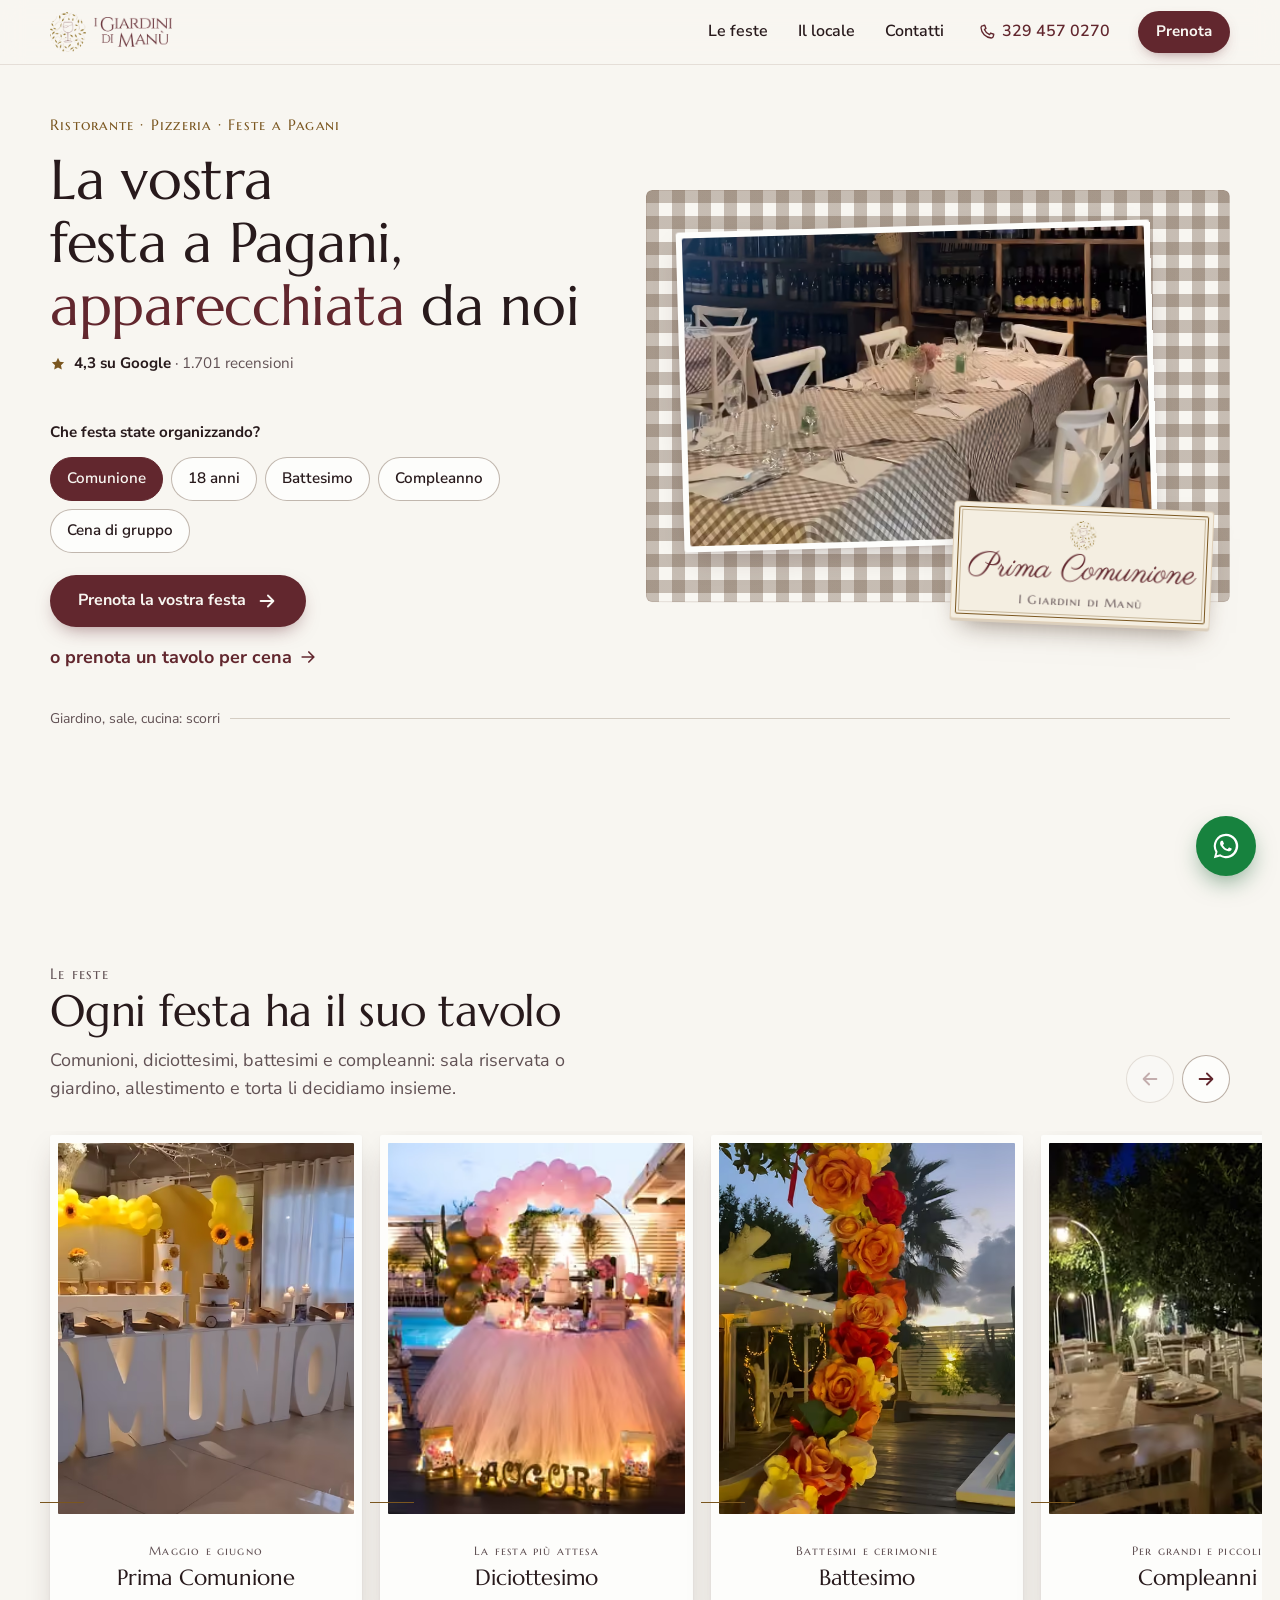
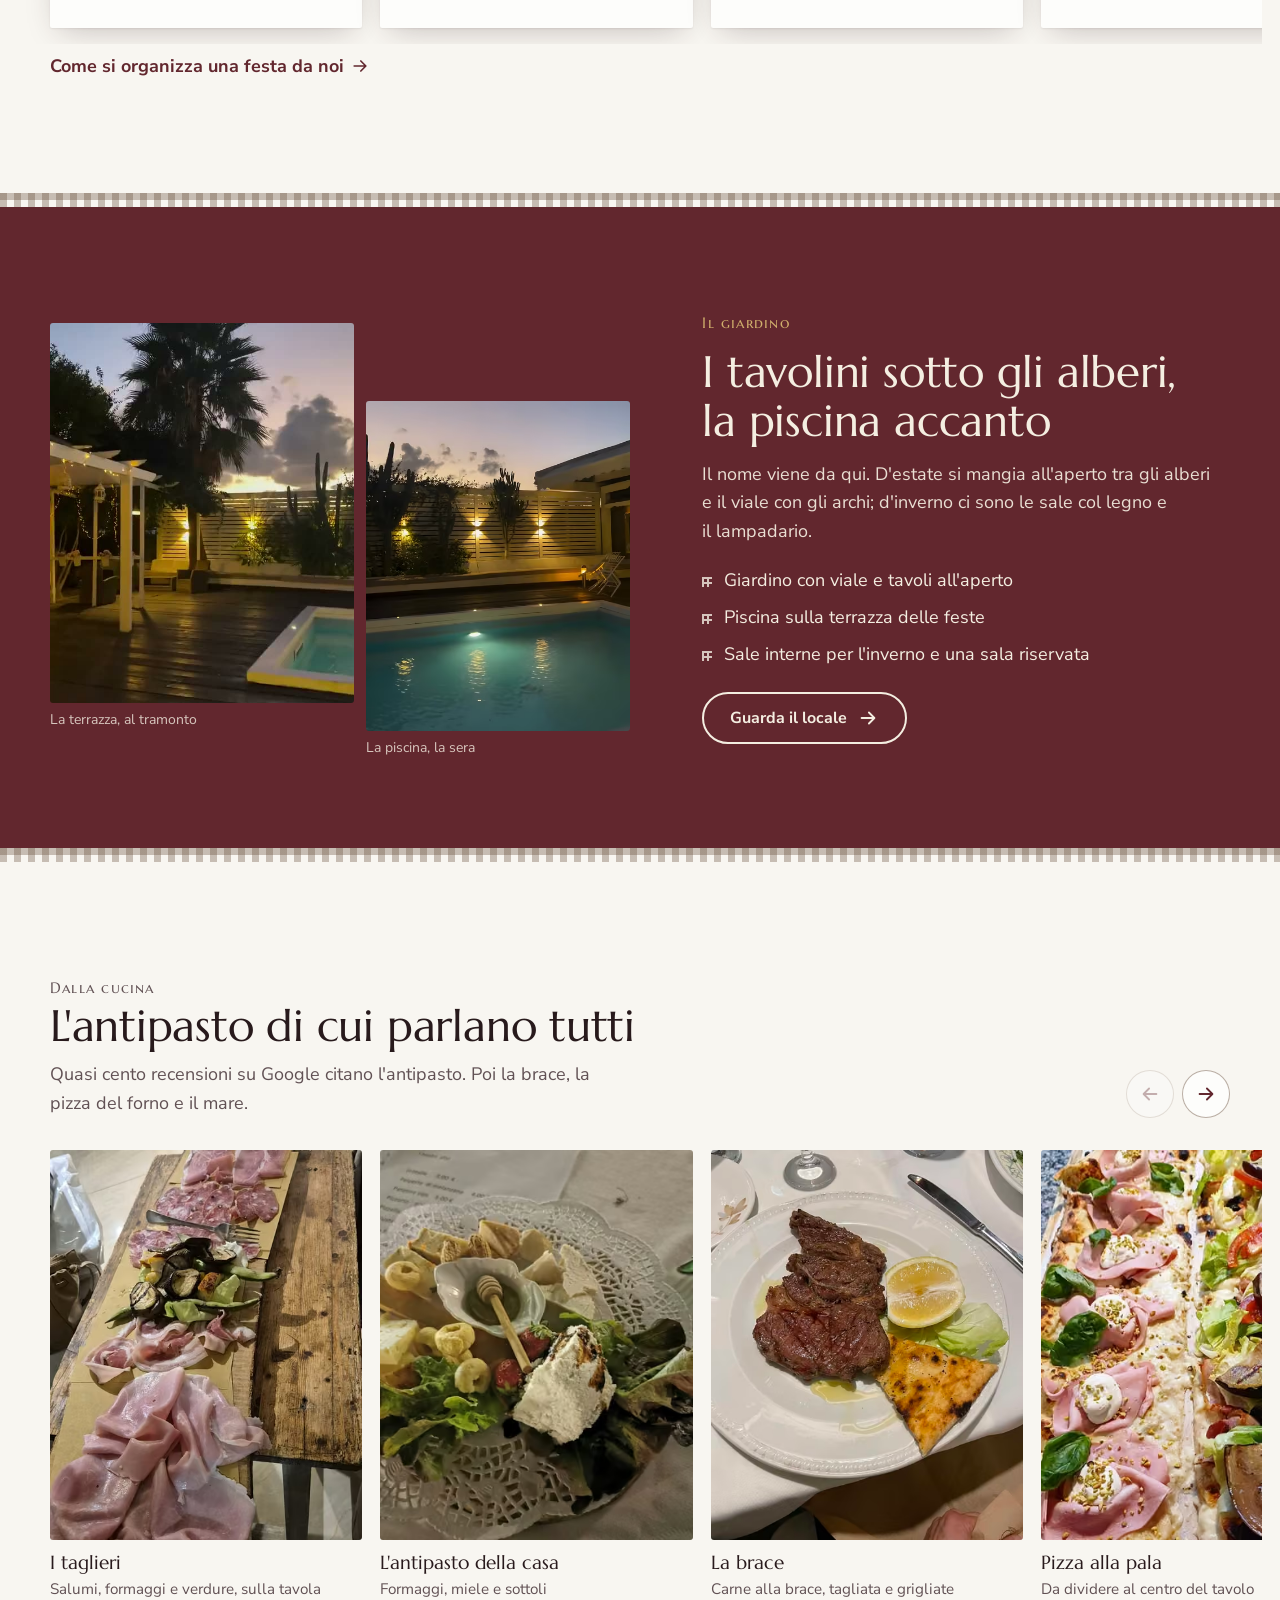
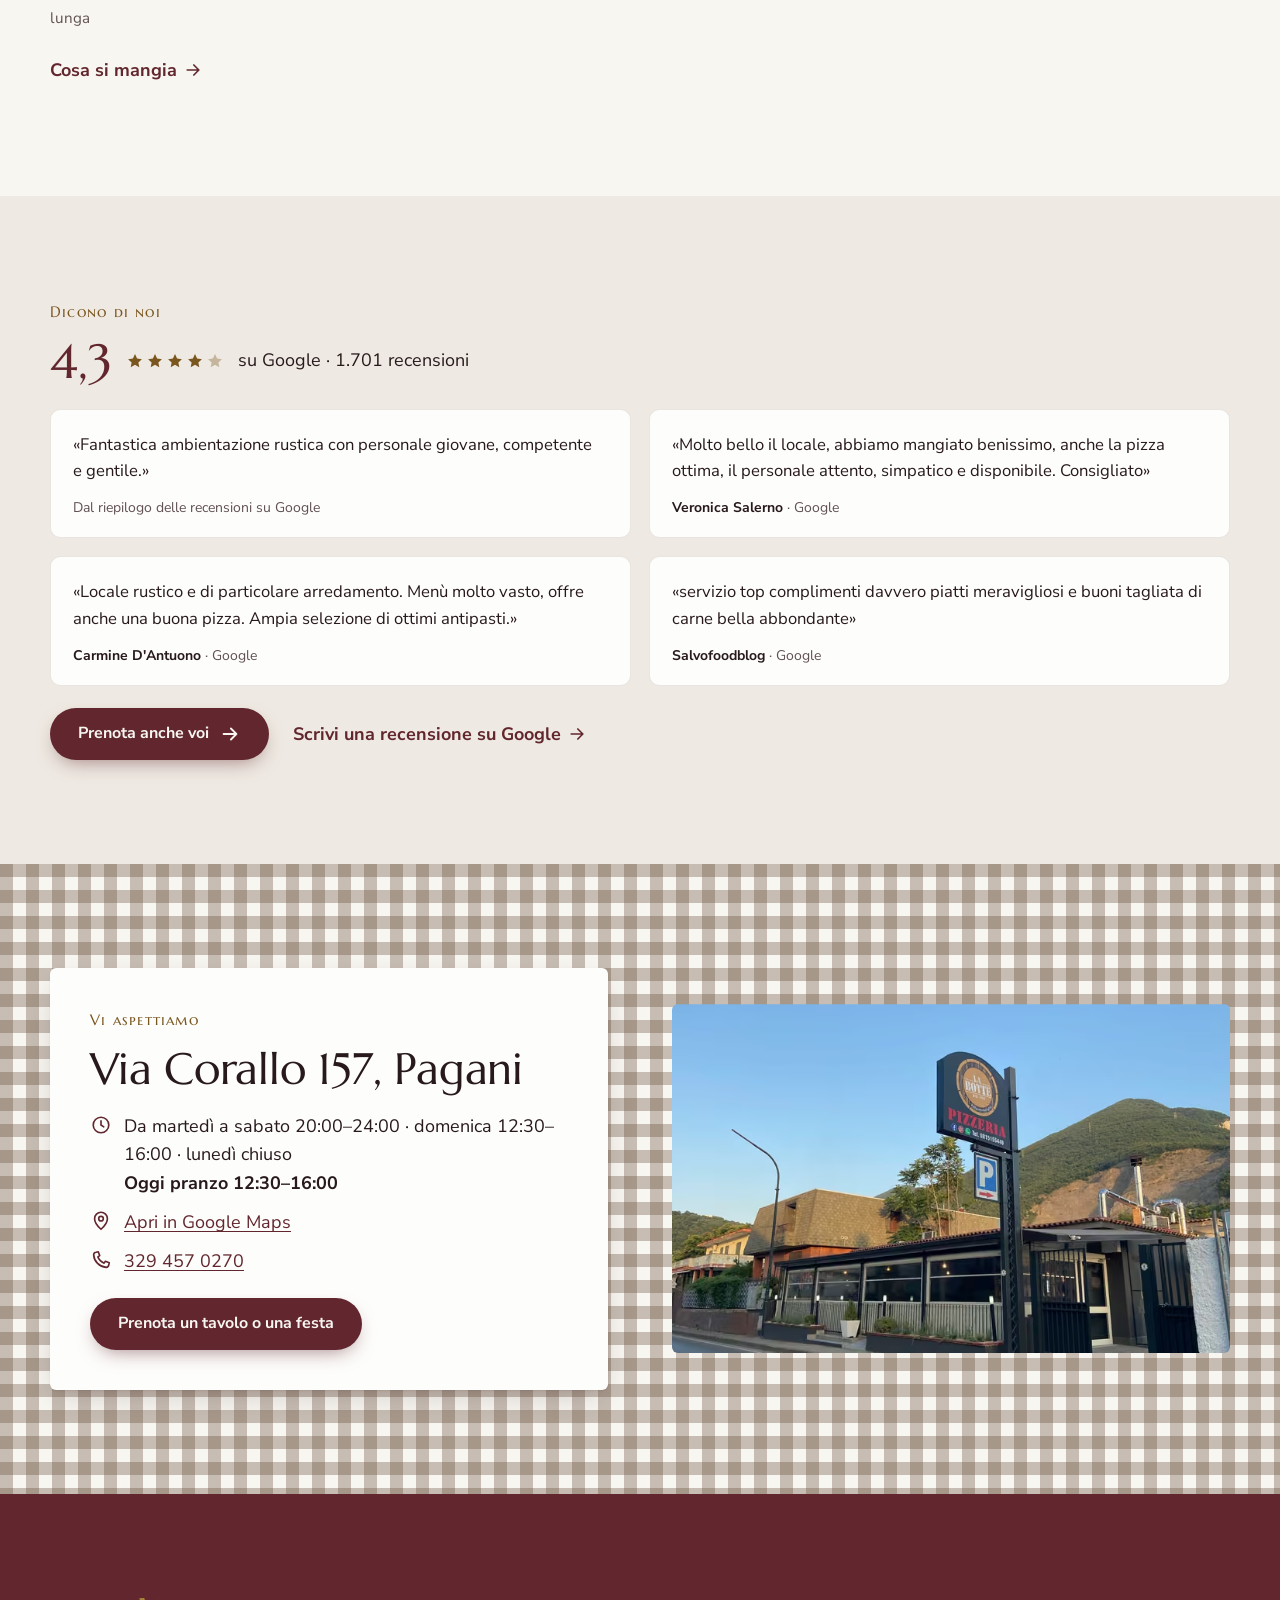
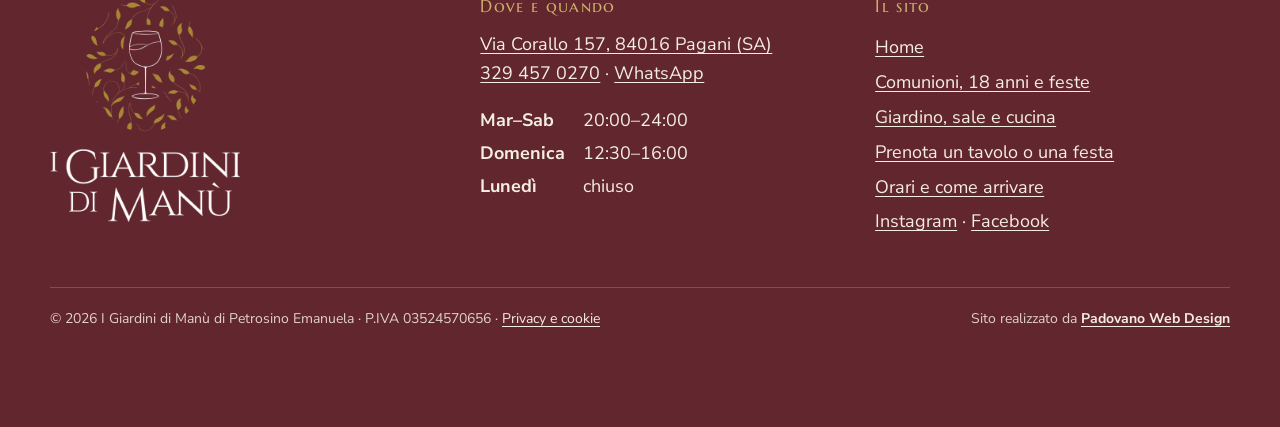
==== commit 250ac61a: "Giro di lancio: pagina Prenota a passi, menu a cartoncino, foto e video nuovi dai reel, contatti sen" ====
--- a/index.html
+++ b/index.html
@@ -27,7 +27,7 @@
 <link rel="stylesheet" href="css/base.css">
 <link rel="stylesheet" href="css/pagine.css">
 <script>document.documentElement.classList.add("js")</script>
-<script type="application/ld+json">{"@context":"https://schema.org","@type":"Restaurant","@id":"https://chripav09-del.github.io/GiardiniDiManu/#ristorante","name":"I Giardini di Manù","url":"https://chripav09-del.github.io/GiardiniDiManu/","image":["https://chripav09-del.github.io/GiardiniDiManu/img/veranda-tavoli-1200.jpg","https://chripav09-del.github.io/GiardiniDiManu/img/viale-archi-1200.jpg"],"logo":"https://chripav09-del.github.io/GiardiniDiManu/icon-512.png","telephone":"+39 329 457 0270","address":{"@type":"PostalAddress","streetAddress":"Via Corallo 157","postalCode":"84016","addressLocality":"Pagani","addressRegion":"SA","addressCountry":"IT"},"geo":{"@type":"GeoCoordinates","latitude":40.75588,"longitude":14.61530},"servesCuisine":["Cucina tipica campana","Pizza napoletana","Carne alla brace"],"acceptsReservations":"True","hasMap":"https://www.google.com/maps/place/I+Giardini+Di+Man%C3%B9/@40.755879,14.6153001,17z","openingHoursSpecification":[{"@type":"OpeningHoursSpecification","dayOfWeek":["Tuesday","Wednesday","Thursday","Friday","Saturday"],"opens":"20:00","closes":"23:59"},{"@type":"OpeningHoursSpecification","dayOfWeek":"Sunday","opens":"12:30","closes":"16:00"}],"sameAs":["https://www.instagram.com/igiardinidimanu/","https://www.facebook.com/igiardinidimanu/"]}</script>
+<script type="application/ld+json">{"@context":"https://schema.org","@type":"Restaurant","@id":"https://chripav09-del.github.io/GiardiniDiManu/#ristorante","name":"I Giardini di Manù","url":"https://chripav09-del.github.io/GiardiniDiManu/","image":["https://chripav09-del.github.io/GiardiniDiManu/img/sala-vini-tavoli-1200.jpg","https://chripav09-del.github.io/GiardiniDiManu/img/terrazza-tramonto-1200.jpg"],"logo":"https://chripav09-del.github.io/GiardiniDiManu/icon-512.png","telephone":"+39 329 457 0270","address":{"@type":"PostalAddress","streetAddress":"Via Corallo 157","postalCode":"84016","addressLocality":"Pagani","addressRegion":"SA","addressCountry":"IT"},"geo":{"@type":"GeoCoordinates","latitude":40.75588,"longitude":14.61530},"servesCuisine":["Cucina tipica campana","Pizza napoletana","Carne alla brace"],"acceptsReservations":"True","hasMap":"https://www.google.com/maps/place/I+Giardini+Di+Man%C3%B9/@40.755879,14.6153001,17z","openingHoursSpecification":[{"@type":"OpeningHoursSpecification","dayOfWeek":["Tuesday","Wednesday","Thursday","Friday","Saturday"],"opens":"20:00","closes":"23:59"},{"@type":"OpeningHoursSpecification","dayOfWeek":"Sunday","opens":"12:30","closes":"16:00"}],"sameAs":["https://www.instagram.com/igiardinidimanu/","https://www.facebook.com/igiardinidimanu/"]}</script>
 </head>
 <body>
 <svg width="0" height="0" style="position:absolute" aria-hidden="true" focusable="false">
@@ -49,6 +49,17 @@
    <img class="wm" src="img/wordmark-chiaro-360.png" width="360" height="138" alt="">
   </a>
   <nav class="nav" aria-label="Principale"><ul><li><a href="feste.html">Le feste</a></li><li><a href="locale.html">Il locale</a></li><li><a href="contatti.html">Contatti</a></li><li><a class="tel" href="tel:+393294570270"><svg aria-hidden="true"><use href="#i-tel"/></svg>329 457 0270</a></li></ul></nav>
+  <div class="testata-az">
+   <a class="btn-prenota" href="prenota.html">Prenota</a>
+   <button class="btn-menu" type="button" aria-expanded="false" aria-controls="menu-carta" data-menu><span class="bm-ico" aria-hidden="true"><i></i><i></i></span>Menù</button>
+  </div>
+ </div>
+ <div class="menu-carta" id="menu-carta" hidden>
+  <div class="mc-in cont">
+   <p class="mc-titolo" aria-hidden="true">Menù</p>
+   <nav aria-label="Menù del sito"><ul class="mc-lista"><li><a href="./" aria-current="page"><span class="mc-t">Home</span><span class="mc-p" aria-hidden="true"></span><span class="mc-d">La tavola apparecchiata</span></a></li><li><a href="feste.html"><span class="mc-t">Le feste</span><span class="mc-p" aria-hidden="true"></span><span class="mc-d">Comunioni, 18 anni, battesimi</span></a></li><li><a href="locale.html"><span class="mc-t">Il locale</span><span class="mc-p" aria-hidden="true"></span><span class="mc-d">Giardino, sale e cucina</span></a></li><li><a href="prenota.html"><span class="mc-t">Prenota</span><span class="mc-p" aria-hidden="true"></span><span class="mc-d">Un tavolo o la vostra festa</span></a></li><li><a href="contatti.html"><span class="mc-t">Contatti</span><span class="mc-p" aria-hidden="true"></span><span class="mc-d">Orari e come arrivare</span></a></li></ul></nav>
+   <p class="mc-piede"><a href="tel:+393294570270"><svg aria-hidden="true"><use href="#i-tel"/></svg>329 457 0270</a><a href="https://wa.me/393294570270?text=Buongiorno%21%20Vi%20scrivo%20dal%20sito." target="_blank" rel="noopener"><svg aria-hidden="true"><use href="#i-wa"/></svg>WhatsApp</a></p>
+  </div>
  </div>
 </header>
 <main id="contenuto">
@@ -57,13 +68,13 @@
  <div class="cont tavola-g">
   <div class="tavola-testo">
    <p class="sopra">Ristorante · Pizzeria · Feste a Pagani</p>
-   <h1 id="h1">La vostra festa, <em>apparecchiata</em> in giardino</h1>
+   <h1 id="h1">La vostra festa a Pagani, <em>apparecchiata</em> da noi</h1>
    <a class="fiducia" href="https://www.google.com/maps/place/I+Giardini+Di+Man%C3%B9/@40.755879,14.6153001,17z" target="_blank" rel="noopener"><svg aria-hidden="true"><use href="#i-stella"/></svg><span><strong>4,3 su Google</strong> · 1.701 recensioni</span></a>
   </div>
 
   <div class="piano" data-tavolo>
    <div class="tovaglia vichy" aria-hidden="true"></div>
-   <div class="foto-appoggiata"><picture><source type="image/avif" srcset="img/veranda-tavoli-480.avif 480w, img/veranda-tavoli-800.avif 800w, img/veranda-tavoli-1200.avif 1200w" sizes="(min-width: 960px) 560px, 88vw"><source type="image/webp" srcset="img/veranda-tavoli-480.webp 480w, img/veranda-tavoli-800.webp 800w, img/veranda-tavoli-1200.webp 1200w" sizes="(min-width: 960px) 560px, 88vw"><img src="img/veranda-tavoli-800.jpg" srcset="img/veranda-tavoli-480.jpg 480w, img/veranda-tavoli-800.jpg 800w, img/veranda-tavoli-1200.jpg 1200w" sizes="(min-width: 960px) 560px, 88vw" width="1200" height="800" alt="La veranda dei Giardini di Manù con i tavoli apparecchiati con tovaglie a quadretti e sedie bianche" fetchpriority="high" decoding="async"></picture></div>
+   <div class="foto-appoggiata"><picture><source type="image/avif" srcset="img/sala-vini-tavoli-480.avif 480w, img/sala-vini-tavoli-800.avif 800w, img/sala-vini-tavoli-1200.avif 1200w" sizes="(min-width: 960px) 560px, 88vw"><source type="image/webp" srcset="img/sala-vini-tavoli-480.webp 480w, img/sala-vini-tavoli-800.webp 800w, img/sala-vini-tavoli-1200.webp 1200w" sizes="(min-width: 960px) 560px, 88vw"><img src="img/sala-vini-tavoli-800.jpg" srcset="img/sala-vini-tavoli-480.jpg 480w, img/sala-vini-tavoli-800.jpg 800w, img/sala-vini-tavoli-1200.jpg 1200w" sizes="(min-width: 960px) 560px, 88vw" width="1200" height="800" alt="La sala dei vini dei Giardini di Manù con i tavoli apparecchiati, le tovaglie a quadretti e le sedie bianche" fetchpriority="high" decoding="async"></picture></div>
    <div class="segnaposto" aria-hidden="true">
     <div class="sp-carta">
      <div class="sp-faccia sp-fronte"><img class="sp-emblema" src="img/emblema-chiaro-96.png" width="96" height="108" alt=""><span class="sp-nome">Prima Comunione</span><span class="sp-sotto">I Giardini di Manù</span></div>
@@ -77,16 +88,16 @@
    <div class="scegli">
     <p class="scegli-t" id="scegli-t">Che festa state organizzando?</p>
     <ul class="feste-chip" aria-labelledby="scegli-t">
-     <li><button class="chip" type="button" aria-pressed="true" data-festa="una Prima Comunione" data-nome="Prima Comunione">Comunione</button></li>
-     <li><button class="chip" type="button" aria-pressed="false" data-festa="un diciottesimo" data-nome="I miei 18 anni">18 anni</button></li>
-     <li><button class="chip" type="button" aria-pressed="false" data-festa="un Battesimo" data-nome="Battesimo">Battesimo</button></li>
-     <li><button class="chip" type="button" aria-pressed="false" data-festa="un compleanno" data-nome="Buon compleanno">Compleanno</button></li>
-     <li><button class="chip" type="button" aria-pressed="false" data-festa="una cena di gruppo" data-nome="Cena tra amici">Cena di gruppo</button></li>
+     <li><button class="chip" type="button" aria-pressed="true" data-festa="comunione" data-nome="Prima Comunione">Comunione</button></li>
+     <li><button class="chip" type="button" aria-pressed="false" data-festa="diciottesimo" data-nome="I miei 18 anni">18 anni</button></li>
+     <li><button class="chip" type="button" aria-pressed="false" data-festa="battesimo" data-nome="Battesimo">Battesimo</button></li>
+     <li><button class="chip" type="button" aria-pressed="false" data-festa="compleanno" data-nome="Buon compleanno">Compleanno</button></li>
+     <li><button class="chip" type="button" aria-pressed="false" data-festa="cena" data-nome="Cena tra amici">Cena di gruppo</button></li>
     </ul>
    </div>
    <div class="tavola-azioni">
-    <a class="btn btn-p" data-cta-festa href="https://wa.me/393294570270?text=Buongiorno%21%20Vorrei%20un%20preventivo%20per%20una%20Prima%20Comunione%20ai%20Giardini%20di%20Man%C3%B9.%0AData%3A%0AOspiti%3A%20circa%0AGiardino%20o%20sala%3A%20" target="_blank" rel="noopener"><svg aria-hidden="true"><use href="#i-wa"/></svg>Chiedi il preventivo</a>
-    <a class="link-f" href="tel:+393294570270">o prenota un tavolo: 329 457 0270</a>
+    <a class="btn btn-p" data-cta-festa href="prenota.html?tipo=festa&amp;festa=comunione">Prenota la vostra festa<svg aria-hidden="true"><use href="#i-freccia"/></svg></a>
+    <a class="link-f" href="prenota.html?tipo=tavolo">o prenota un tavolo per cena <svg aria-hidden="true"><use href="#i-freccia"/></svg></a>
    </div>
   </div>
  </div>
@@ -115,8 +126,8 @@
 <section class="sez su-vino" aria-labelledby="h-giardino">
  <div class="cont giardino-g">
   <div class="giardino-foto">
-   <figure class="f1" data-scopri><picture><source type="image/avif" srcset="img/viale-archi-480.avif 480w, img/viale-archi-800.avif 800w, img/viale-archi-1200.avif 1200w" sizes="(min-width: 960px) 340px, 50vw"><source type="image/webp" srcset="img/viale-archi-480.webp 480w, img/viale-archi-800.webp 800w, img/viale-archi-1200.webp 1200w" sizes="(min-width: 960px) 340px, 50vw"><img src="img/viale-archi-800.jpg" srcset="img/viale-archi-480.jpg 480w, img/viale-archi-800.jpg 800w, img/viale-archi-1200.jpg 1200w" sizes="(min-width: 960px) 340px, 50vw" width="1200" height="1600" alt="Il viale del giardino con gli archi bianchi tra gli alberi" loading="lazy" decoding="async"></picture></figure>
-   <figure class="f2" data-scopri><picture><source type="image/avif" srcset="img/piscina-porta-480.avif 480w, img/piscina-porta-800.avif 800w, img/piscina-porta-1200.avif 1200w" sizes="(min-width: 960px) 300px, 44vw"><source type="image/webp" srcset="img/piscina-porta-480.webp 480w, img/piscina-porta-800.webp 800w, img/piscina-porta-1200.webp 1200w" sizes="(min-width: 960px) 300px, 44vw"><img src="img/piscina-porta-800.jpg" srcset="img/piscina-porta-480.jpg 480w, img/piscina-porta-800.jpg 800w, img/piscina-porta-1200.jpg 1200w" sizes="(min-width: 960px) 300px, 44vw" width="1200" height="1499" alt="La piscina vista dalla veranda attraverso la porta in legno col cuore intagliato" loading="lazy" decoding="async"></picture><figcaption>La piscina, dalla veranda</figcaption></figure>
+   <figure class="f1" data-scopri><div class="vid"><video data-auto muted loop playsinline preload="none" poster="img/giardino-tramonto-poster.jpg" width="540" height="676" aria-label="La terrazza della piscina al tramonto: il gazebo con le lucine, la palma e il deck di legno"><source src="video/giardino-tramonto.mp4" type="video/mp4"></video></div><figcaption>La terrazza, al tramonto</figcaption></figure>
+   <figure class="f2" data-scopri><picture><source type="image/avif" srcset="img/piscina-sera-480.avif 480w, img/piscina-sera-800.avif 800w, img/piscina-sera-1200.avif 1200w" sizes="(min-width: 960px) 300px, 44vw"><source type="image/webp" srcset="img/piscina-sera-480.webp 480w, img/piscina-sera-800.webp 800w, img/piscina-sera-1200.webp 1200w" sizes="(min-width: 960px) 300px, 44vw"><img src="img/piscina-sera-800.jpg" srcset="img/piscina-sera-480.jpg 480w, img/piscina-sera-800.jpg 800w, img/piscina-sera-1200.jpg 1200w" sizes="(min-width: 960px) 300px, 44vw" width="1200" height="1500" alt="La piscina illuminata la sera, con le luci sul muro bianco e le piante grasse" loading="lazy" decoding="async"></picture><figcaption>La piscina, la sera</figcaption></figure>
   </div>
   <div class="giardino-testo">
    <p class="sopra">Il giardino</p>
@@ -164,7 +175,7 @@
    <li data-entra><figure class="rec"><blockquote><p>servizio top complimenti davvero piatti meravigliosi e buoni tagliata di carne bella abbondante</p></blockquote><figcaption><b>Salvofoodblog</b> · Google</figcaption></figure></li>
   </ul>
   <div class="rec-azioni">
-   <a class="btn btn-p" href="https://wa.me/393294570270?text=Buongiorno%21%20Vorrei%20un%20preventivo%20per%20una%20festa%20ai%20Giardini%20di%20Man%C3%B9.%0AData%3A%0AOspiti%3A%20circa%20" target="_blank" rel="noopener"><svg aria-hidden="true"><use href="#i-wa"/></svg>Chiedi il preventivo</a>
+   <a class="btn btn-p" href="prenota.html">Prenota anche voi<svg aria-hidden="true"><use href="#i-freccia"/></svg></a>
    <a class="link-f" href="https://www.google.com/maps/place//data=!4m3!3m2!1s0x133bb8d70531a0bd:0x79409ad8cdff25ac!12e1" target="_blank" rel="noopener">Scrivi una recensione su Google <svg aria-hidden="true"><use href="#i-freccia"/></svg></a>
   </div>
  </div>
@@ -180,7 +191,7 @@
     <li><svg aria-hidden="true"><use href="#i-pin"/></svg><a href="https://www.google.com/maps/search/?api=1&query=I+Giardini+Di+Man%C3%B9+Via+Corallo+157+Pagani" target="_blank" rel="noopener">Apri in Google Maps</a></li>
     <li><svg aria-hidden="true"><use href="#i-tel"/></svg><a href="tel:+393294570270">329 457 0270</a></li>
    </ul>
-   <a class="btn btn-p" href="contatti.html">Scrivici per la tua festa</a>
+   <a class="btn btn-p" href="prenota.html">Prenota un tavolo o una festa</a>
   </div>
   <div class="chiusura-foto" data-scopri><picture><source type="image/avif" srcset="img/esterno-480.avif 480w, img/esterno-800.avif 800w, img/esterno-1200.avif 1200w" sizes="(min-width: 960px) 520px, 92vw"><source type="image/webp" srcset="img/esterno-480.webp 480w, img/esterno-800.webp 800w, img/esterno-1200.webp 1200w" sizes="(min-width: 960px) 520px, 92vw"><img src="img/esterno-800.jpg" srcset="img/esterno-480.jpg 480w, img/esterno-800.jpg 800w, img/esterno-1200.jpg 1200w" sizes="(min-width: 960px) 520px, 92vw" width="1200" height="675" alt="L&#x27;ingresso dei Giardini di Manù su via Corallo con l&#x27;insegna e le colline dietro" loading="lazy" decoding="async"></picture></div>
  </div>
@@ -204,7 +215,8 @@
      <li><a href="./">Home</a></li>
      <li><a href="feste.html">Comunioni, 18 anni e feste</a></li>
      <li><a href="locale.html">Giardino, sale e cucina</a></li>
-     <li><a href="contatti.html">Orari e contatti</a></li>
+     <li><a href="prenota.html">Prenota un tavolo o una festa</a></li>
+     <li><a href="contatti.html">Orari e come arrivare</a></li>
      <li><a href="https://www.instagram.com/igiardinidimanu/" target="_blank" rel="noopener">Instagram</a> · <a href="https://www.facebook.com/igiardinidimanu/" target="_blank" rel="noopener">Facebook</a></li>
     </ul>
    </div>
--- a/css/base.css
+++ b/css/base.css
@@ -96,18 +96,64 @@
 /* testata */
 .testata { position: sticky; top: 0; z-index: 50; background: hsl(38 33% 96% / .86); backdrop-filter: blur(12px) saturate(160%); -webkit-backdrop-filter: blur(12px) saturate(160%); border-bottom: 1px solid hsl(26 28% 32% / .14); transition: box-shadow .3s var(--st); }
 .testata.giu { box-shadow: 0 6px 20px -12px hsl(350 30% 15% / .35); }
-.testata .cont { display: flex; align-items: center; justify-content: space-between; gap: 12px; min-height: 64px; }
+.testata > .cont { display: flex; align-items: center; justify-content: space-between; gap: 10px; min-height: 64px; }
 .marchio { display: flex; align-items: center; gap: 8px; text-decoration: none; flex: none; }
 .marchio img { height: 40px; width: auto; }
 .marchio .wm { height: 30px; }
-@media (max-width: 370px) { .marchio .wm { display: none; } .marchio img { height: 44px; } }
-@media (max-width: 420px) { .marchio .wm { height: 26px; } .marchio img { height: 36px; } .nav a { padding: 10px 7px; } }
+@media (max-width: 380px) { .marchio .wm { height: 25px; } .marchio img { height: 36px; } }
+.nav { display: none; }
 .nav ul { display: flex; gap: 2px; list-style: none; margin: 0; padding: 0; }
-.nav a { display: block; padding: 10px 10px; font-size: .95rem; font-weight: 600; color: var(--ink); text-decoration: none; border-radius: 999px; transition: background-color .25s var(--st), color .25s var(--st); }
+.nav a { display: block; padding: 10px 14px; font-size: 1rem; font-weight: 600; color: var(--ink); text-decoration: none; border-radius: 999px; transition: background-color .25s var(--st), color .25s var(--st); }
 .nav a:hover { background: var(--lino-2); color: var(--vino); }
 .nav a[aria-current="page"] { color: var(--vino); background: var(--lino-2); }
-.nav .tel { display: none; }
-@media (min-width: 900px) { .nav a { padding: 10px 16px; font-size: 1rem; } .nav .tel { display: inline-flex; align-items: center; gap: 6px; margin-left: 8px; border: 1.5px solid currentColor; color: var(--vino); } .nav .tel svg { width: 18px; height: 18px; } }
+.nav .tel { display: inline-flex; align-items: center; gap: 6px; margin-left: 4px; color: var(--vino); }
+.nav .tel svg { width: 18px; height: 18px; }
+.testata-az { display: flex; align-items: center; gap: 6px; }
+.btn-prenota { display: inline-flex; align-items: center; min-height: 42px; padding: 0 18px; border-radius: 999px; background: var(--vino); color: var(--lino); font: 700 .95rem/1 var(--f-txt); text-decoration: none; box-shadow: 0 6px 16px -8px hsl(353 43% 27% / .7); transition: background-color .25s var(--st), transform .2s var(--st); }
+.btn-prenota:hover { background: var(--vino-h); color: var(--bianco); }
+.btn-prenota:active { transform: scale(.96); }
+.btn-prenota[aria-current="page"] { background: var(--vino-h); }
+.btn-menu { display: inline-flex; align-items: center; gap: 8px; min-height: 42px; padding: 0 12px 0 10px; border-radius: 999px; border: 1.5px solid hsl(26 28% 32% / .35); background: var(--bianco); color: var(--ink); font: 700 .95rem/1 var(--f-txt); cursor: pointer; -webkit-tap-highlight-color: transparent; transition: border-color .25s var(--st), background-color .25s var(--st), transform .2s var(--st); }
+.btn-menu:hover { border-color: var(--vino); }
+.btn-menu:active { transform: scale(.96); }
+.bm-ico { position: relative; width: 16px; height: 12px; display: inline-block; }
+.bm-ico i { position: absolute; left: 0; right: 0; height: 2px; border-radius: 2px; background: currentColor; transition: transform .35s var(--in), top .35s var(--in); }
+.bm-ico i:first-child { top: 2px; } .bm-ico i:last-child { top: 8px; }
+.btn-menu[aria-expanded="true"] { background: var(--lino-2); border-color: var(--vino); color: var(--vino); }
+.btn-menu[aria-expanded="true"] .bm-ico i:first-child { top: 5px; transform: rotate(45deg); }
+.btn-menu[aria-expanded="true"] .bm-ico i:last-child { top: 5px; transform: rotate(-45deg); }
+@media (min-width: 960px) {
+  .nav { display: block; }
+  .btn-menu { display: none; }
+  .testata-az { margin-left: 4px; }
+  .testata > .cont { justify-content: flex-start; } .nav { margin-left: auto; }
+}
+
+/* il menù del sito, come il cartoncino del menù sul tavolo */
+.menu-carta { position: absolute; left: 0; right: 0; top: 100%; background: var(--lino); border-bottom: 1px solid hsl(26 28% 32% / .18); box-shadow: 0 30px 50px -30px hsl(350 30% 15% / .45); max-height: calc(100dvh - 64px); overflow-y: auto; }
+.menu-carta::before { content: ""; display: block; height: 10px; background-image: linear-gradient(90deg, var(--vichy-a) 50%, transparent 50%), linear-gradient(var(--vichy-a) 50%, transparent 50%); background-size: 10px 10px; }
+.menu-carta[hidden] { display: none; }
+.js .menu-carta.apre { animation: carta-giu .45s var(--in) both; }
+@keyframes carta-giu { from { clip-path: inset(0 0 100% 0); } to { clip-path: inset(0 0 0 0); } }
+.mc-in { padding: 18px 0 24px; }
+.mc-titolo { font-family: var(--f-mano); font-size: 2.4rem; line-height: 1; color: var(--vino); text-align: center; margin: 0 0 6px; display: flex; align-items: center; gap: 14px; }
+.mc-titolo::before, .mc-titolo::after { content: ""; flex: 1; height: 1px; background: linear-gradient(90deg, transparent, var(--oro-d)); }
+.mc-titolo::after { background: linear-gradient(90deg, var(--oro-d), transparent); }
+.mc-lista { list-style: none; margin: 0; padding: 0; }
+.mc-lista a { display: grid; grid-template-columns: auto 1fr; align-items: baseline; column-gap: 10px; padding: 12px 2px; text-decoration: none; color: var(--ink); border-bottom: 1px solid hsl(26 28% 32% / .1); }
+.mc-lista a:hover .mc-t, .mc-lista a[aria-current="page"] .mc-t { color: var(--vino); }
+.mc-t { font: 400 1.45rem/1.2 var(--f-tit); transition: color .2s var(--st); }
+.mc-p { height: 1px; border-bottom: 2px dotted hsl(26 28% 32% / .45); transform: translateY(-4px); }
+.mc-d { grid-column: 1 / -1; font-size: .92rem; color: var(--muted); }
+.mc-lista a[aria-current="page"] .mc-t::after { content: " ·"; color: var(--oro-d); }
+.js .menu-carta.apre .mc-lista li { animation: voce-entra .5s var(--in) both; }
+.js .menu-carta.apre .mc-lista li:nth-child(2) { animation-delay: 40ms; } .js .menu-carta.apre .mc-lista li:nth-child(3) { animation-delay: 80ms; }
+.js .menu-carta.apre .mc-lista li:nth-child(4) { animation-delay: 120ms; } .js .menu-carta.apre .mc-lista li:nth-child(5) { animation-delay: 160ms; }
+@keyframes voce-entra { from { opacity: 0; transform: translateY(8px); } to { opacity: 1; transform: none; } }
+.mc-piede { display: flex; gap: 10px; margin: 18px 0 0; }
+.mc-piede a { flex: 1; display: inline-flex; align-items: center; justify-content: center; gap: 8px; min-height: 48px; border-radius: 999px; border: 1.5px solid hsl(26 28% 32% / .35); background: var(--bianco); color: var(--vino); font-weight: 700; text-decoration: none; }
+.mc-piede svg { width: 20px; height: 20px; }
+@media (min-width: 960px) { .menu-carta { display: none !important; } }
 
 /* briciole */
 .briciole { padding-top: 20px; font-size: var(--t-sm); color: var(--muted); }
--- a/css/pagine.css
+++ b/css/pagine.css
@@ -1,7 +1,7 @@
 /* ===== Apertura: la tavola ===== */
 .tavola { padding: 20px 0 var(--s-a); position: relative; }
 .tavola-g { display: grid; gap: 20px; }
-.tavola-testo h1 { margin-bottom: 10px; }
+.tavola-testo h1 { margin-bottom: 10px; font-size: clamp(2.1rem, 1.5rem + 2.6vw, 3.5rem); }
 .tavola-testo h1 em { font-style: normal; color: var(--vino); }
 .fiducia { display: inline-flex; align-items: center; gap: 8px; font-size: .95rem; color: var(--muted); text-decoration: none; padding: 4px 0; }
 .fiducia strong { color: var(--ink); }
@@ -73,7 +73,7 @@
 .caro-frecce { display: flex; gap: 8px; }
 .freccia { width: 48px; height: 48px; border-radius: 50%; border: 1.5px solid hsl(26 28% 32% / .45); background: var(--bianco); color: var(--vino); display: grid; place-items: center; cursor: pointer; transition: background-color .25s var(--st), color .25s var(--st), opacity .25s var(--st), transform .2s var(--st); }
 .freccia svg { width: 22px; height: 22px; }
-.freccia:hover { background: var(--vino); color: var(--lino); border-color: var(--vino); }
+@media (hover: hover) { .freccia:hover { background: var(--vino); color: var(--lino); border-color: var(--vino); } }
 .freccia:active { transform: scale(.94); }
 .freccia:disabled { opacity: .35; pointer-events: none; }
 
@@ -240,3 +240,147 @@
 @media (min-width: 960px) { .feste-chip { flex-wrap: wrap; overflow: visible; } }
 .consenso { display: flex; gap: 10px; align-items: flex-start; font-weight: 400 !important; font-size: .95rem; }
 .consenso input { width: 20px; height: 20px; margin-top: 3px; flex: none; accent-color: var(--vino); }
+
+/* ===== Giro di lancio 13/10 ===== */
+img[src*="festa-comunione"] { object-position: 50% 12%; }
+.btn-wa { background: var(--wa); color: var(--bianco); box-shadow: 0 8px 20px -8px hsl(142 70% 20% / .55); }
+.btn-wa:hover { background: hsl(142 72% 25%); color: var(--bianco); transform: translateY(-2px); }
+.btn-wa:active { transform: scale(.98); }
+.btn svg:last-child:not(:first-child) { width: 20px; height: 20px; transition: transform .3s var(--in); }
+.btn:hover svg:last-child:not(:first-child) { transform: translateX(3px); }
+
+/* video del giardino, scoperto come le foto */
+.vid { border-radius: 3px; overflow: hidden; background: var(--vino-h); aspect-ratio: 4 / 5; }
+.vid video { width: 100%; height: 100%; object-fit: cover; display: block; }
+.js [data-scopri] .vid { clip-path: inset(100% 0 0 0); transition: clip-path 1.1s var(--in); }
+.js [data-scopri].dentro .vid { clip-path: inset(0 0 0 0); }
+@media (prefers-reduced-motion: reduce) { .js [data-scopri] .vid { clip-path: none; } }
+
+/* contatti */
+.azioni-c { display: grid; gap: 10px; margin-top: 22px; max-width: 420px; }
+.azioni-c .link-f { justify-self: start; }
+@media (min-width: 640px) { .azioni-c { grid-template-columns: auto auto; max-width: none; justify-content: start; } .azioni-c .link-f { grid-column: 1 / -1; } }
+.contatti-g h2 { font-size: var(--t-3); margin-bottom: 6px; }
+.arrivare { background: var(--bianco); border-radius: 10px; box-shadow: var(--ombra); overflow: hidden; }
+.arrivare-foto img { width: 100%; aspect-ratio: 16 / 10; object-fit: cover; }
+.arrivare-t { padding: 22px 20px 24px; }
+.indirizzo { display: flex; gap: 12px; align-items: flex-start; font-size: 1.1rem; margin: 10px 0 18px; }
+.indirizzo svg { width: 24px; height: 24px; color: var(--vino); flex: none; margin-top: 3px; }
+.social { display: flex; flex-wrap: wrap; gap: 8px 18px; margin: 16px 0 0; }
+.social a { display: inline-flex; align-items: center; gap: 8px; font-weight: 600; }
+.social svg { width: 20px; height: 20px; }
+
+/* ===== Prenota ===== */
+body:has([data-pren]) .wa-flu { display: none; }
+.pren-testa { padding-bottom: 20px; }
+@media (max-width: 640px) { .pren-intro { display: none; } .pren-testa { padding-bottom: 14px; } .pren-testa h1 { margin-bottom: 0; } }
+.pren-g > * { min-width: 0; }
+.pren-g { display: grid; gap: 18px; padding-bottom: var(--s-b); scroll-margin-top: 72px; }
+@media (min-width: 960px) { .pren-g { grid-template-columns: .9fr 1.1fr; gap: 56px; align-items: start; } .biglietto-w { position: sticky; top: 96px; } }
+
+/* il biglietto sulla tovaglia */
+.biglietto-w { padding: 18px 16px 22px; border-radius: 8px; background-color: var(--lino); background-image: linear-gradient(90deg, var(--vichy-a) 50%, transparent 50%), linear-gradient(var(--vichy-a) 50%, transparent 50%); background-size: 22px 22px; box-shadow: inset 0 0 0 1px hsl(26 28% 32% / .12); }
+.biglietto { position: relative; max-width: 420px; margin: 0 auto; background: var(--avorio); border: 1px solid hsl(36 40% 80%); border-radius: 4px; padding: 16px 18px 14px; text-align: center; transform: rotate(-1.2deg); box-shadow: 0 2px 0 hsl(36 30% 80%), 0 18px 30px -14px hsl(26 40% 20% / .55); transition: transform .6s var(--molla), box-shadow .4s var(--st); }
+.biglietto::before { content: ""; position: absolute; inset: 6px; border: 1px solid var(--oro-d); outline: 1px solid hsl(36 60% 30% / .3); outline-offset: -5px; border-radius: 2px; pointer-events: none; }
+.biglietto.pronto { transform: rotate(0deg) scale(1.02); box-shadow: 0 2px 0 hsl(36 30% 80%), 0 26px 40px -16px hsl(26 40% 20% / .6); }
+.bg-emblema { width: 22px; margin: 0 auto 2px; }
+.bg-sopra { font: .7rem/1.2 var(--f-sc); letter-spacing: .12em; color: var(--muted); margin: 0; }
+.bg-nome { font: 2rem/1.15 var(--f-mano); color: var(--vino); margin: 4px 0 6px; min-height: 1.15em; }
+.bg-righe { display: grid; grid-template-columns: 1fr 1fr; gap: 8px 14px; margin: 0; text-align: left; border-top: 1px solid hsl(36 60% 30% / .25); padding-top: 10px; }
+.bg-righe > div { min-width: 0; }
+.bg-righe > div[hidden] { display: none; }
+.bg-righe:not(:has(> div:not([hidden]))) { display: none; }
+.bg-righe > div:not([hidden]) { animation: riga-entra .5s var(--in) backwards; }
+@keyframes riga-entra { from { opacity: 0; transform: translateY(-6px); } }
+.bg-righe dt { font: .68rem/1.2 var(--f-sc); letter-spacing: .1em; color: var(--muted); }
+.bg-righe dd { margin: 2px 0 0; font-weight: 700; font-size: .95rem; line-height: 1.25; color: var(--ink); overflow-wrap: anywhere; }
+.bg-righe dd::first-letter { text-transform: uppercase; }
+.scritto { animation: scrivi .7s var(--in) both; }
+@keyframes scrivi { from { clip-path: inset(0 100% 0 0); opacity: .3; } to { clip-path: inset(0 0 0 0); opacity: 1; } }
+@media (min-width: 960px) {
+  .biglietto-w { padding: 40px 34px 46px; }
+  .biglietto { padding: 26px 28px 22px; }
+  .bg-emblema { width: 30px; }
+  .bg-nome { font-size: 2.7rem; }
+  .bg-righe { grid-template-columns: 1fr; gap: 10px; }
+  .bg-righe > div { display: grid; grid-template-columns: 7.5rem 1fr; align-items: baseline; gap: 10px; }
+  .bg-righe dd { font-size: 1.05rem; }
+}
+
+/* i passi */
+.pren { scroll-margin-top: 80px; overflow-x: clip; overflow-clip-margin: 16px; }
+.pren-barra { margin: 0 0 18px; }
+.pren-barra[hidden] { display: none; }
+.pb-testo { font: .85rem/1 var(--f-sc); letter-spacing: .1em; color: var(--oro-d); margin: 0 0 8px; }
+.pb-traccia { height: 4px; border-radius: 4px; background: var(--lino-2); overflow: hidden; }
+.pb-traccia i { display: block; height: 100%; background: var(--vino); transform-origin: 0 50%; transform: scaleX(.2); transition: transform .6s var(--in); }
+.passo { border: 0; margin: 0; padding: 0; min-width: 0; }
+.passo[hidden] { display: none; }
+.passo-t { font: 400 var(--t-2)/1.15 var(--f-tit); padding: 0; margin: 0 0 8px; }
+.passo-t:focus { outline: none; }
+.passo-d { color: var(--muted); margin: 0 0 16px; }
+.passo-d.piccolo { font-size: .92rem; margin-top: 16px; }
+.da-dx { animation: passo-dx .45s var(--in) backwards; }
+.da-sx { animation: passo-sx .45s var(--in) backwards; }
+@keyframes passo-dx { from { opacity: 0; transform: translateX(22px); } to { opacity: 1; transform: none; } }
+@keyframes passo-sx { from { opacity: 0; transform: translateX(-22px); } to { opacity: 1; transform: none; } }
+.pren .err { display: block; margin-top: 10px; font-weight: 600; }
+
+/* scelte: radio nascosti alla vista ma raggiungibili da tastiera e lettori */
+.sg input, .gg input, .oo input, .scelte-festa input, .scelte-dove input { position: absolute; opacity: 0; width: 1px; height: 1px; pointer-events: none; }
+.scelta-grande { display: grid; grid-template-columns: 1fr 1fr; gap: 12px; margin-top: 14px; }
+.sg { position: relative; display: grid; align-content: start; gap: 6px; padding: 18px 16px 16px; border-radius: 14px; border: 1.5px solid hsl(26 28% 32% / .3); background: var(--bianco); cursor: pointer; -webkit-tap-highlight-color: transparent; transition: border-color .25s var(--st), background-color .25s var(--st), transform .2s var(--st), box-shadow .25s var(--st); }
+@media (hover: hover) { .sg:hover { border-color: var(--vino); box-shadow: var(--ombra); } }
+.sg:active { transform: scale(.97); }
+.sg-ico svg { width: 42px; height: 42px; color: var(--vino); }
+.sg-t { font: 400 1.45rem/1.15 var(--f-tit); }
+.sg-d { font-size: .9rem; line-height: 1.4; color: var(--muted); }
+.sg:has(input:checked) { border-color: var(--vino); background: hsl(353 43% 27% / .06); box-shadow: inset 0 0 0 1px var(--vino); }
+.sg:has(input:checked)::after { content: "\2713"; position: absolute; top: 10px; right: 12px; width: 26px; height: 26px; border-radius: 50%; background: var(--vino); color: var(--lino); display: grid; place-items: center; font-weight: 800; font-size: .9rem; }
+.sg:has(input:focus-visible), .gg:has(input:focus-visible), .oo:has(input:focus-visible), .scelte-festa label:has(input:focus-visible), .scelte-dove label:has(input:focus-visible) { outline: 2px solid var(--vichy); outline-offset: 3px; border-radius: 12px; }
+
+.giorni { display: flex; gap: 8px; overflow-x: auto; scroll-snap-type: x proximity; scrollbar-width: none; padding: 4px var(--gut) 8px; margin-inline: calc(-1 * var(--gut)); overscroll-behavior-x: contain; }
+.giorni::-webkit-scrollbar { display: none; }
+@media (min-width: 960px) { .giorni { flex-wrap: wrap; overflow: visible; margin-inline: 0; padding-inline: 0; } }
+.gg { position: relative; flex: none; scroll-snap-align: start; width: 68px; display: grid; justify-items: center; gap: 2px; padding: 10px 4px 9px; border-radius: 12px; border: 1.5px solid hsl(26 28% 32% / .3); background: var(--bianco); cursor: pointer; text-transform: capitalize; -webkit-tap-highlight-color: transparent; transition: background-color .2s var(--st), border-color .2s var(--st), color .2s var(--st), transform .2s var(--st); }
+.gg:hover { border-color: var(--vino); }
+.gg:active { transform: scale(.95); }
+.gg-s { font-size: .78rem; font-weight: 700; color: var(--muted); }
+.gg-n { font: 400 1.7rem/1 var(--f-tit); }
+.gg-m { font-size: .78rem; color: var(--muted); }
+.gg:has(input:checked) { background: var(--vino); border-color: var(--vino); color: var(--lino); }
+.gg:has(input:checked) .gg-s, .gg:has(input:checked) .gg-m { color: hsl(40 45% 92% / .85); }
+.altra-data { margin-top: 12px; }
+.altra-data summary { cursor: pointer; font-weight: 700; color: var(--vino); padding: 8px 0; width: max-content; }
+.altra-data input, .campo-data { font: inherit; color: var(--ink); background: var(--bianco); border: 1.5px solid hsl(26 28% 32% / .35); border-radius: 10px; padding: 12px 14px; min-height: 52px; width: 100%; max-width: 320px; margin-top: 6px; }
+.altra-data input:focus, .campo-data:focus { outline: 2px solid var(--vino); outline-offset: 1px; border-color: var(--vino); }
+
+.orari-s { display: grid; grid-template-columns: repeat(3, 1fr); gap: 8px; max-width: 420px; }
+.oo span, .scelte-festa span, .scelte-dove span { display: grid; place-items: center; text-align: center; min-height: 52px; padding: 6px 10px; border-radius: 12px; border: 1.5px solid hsl(26 28% 32% / .3); background: var(--bianco); font-weight: 700; cursor: pointer; -webkit-tap-highlight-color: transparent; transition: background-color .2s var(--st), border-color .2s var(--st), color .2s var(--st), transform .2s var(--st); }
+.oo span { font: 400 1.25rem/1 var(--f-tit); }
+.oo:hover span, .scelte-festa label:hover span, .scelte-dove label:hover span { border-color: var(--vino); }
+.oo:active span, .scelte-festa label:active span, .scelte-dove label:active span { transform: scale(.96); }
+.oo:has(input:checked) span, .scelte-festa label:has(input:checked) span, .scelte-dove label:has(input:checked) span { background: var(--vino); border-color: var(--vino); color: var(--lino); }
+.oo, .scelte-festa label, .scelte-dove label { position: relative; display: block; }
+.scelte-festa { display: grid; grid-template-columns: 1fr 1fr; gap: 8px; margin-top: 12px; }
+.scelte-dove { display: grid; grid-template-columns: repeat(3, 1fr); gap: 8px; }
+.sotto-t { font-weight: 700; margin: 22px 0 8px; }
+
+.contatore { display: flex; align-items: center; justify-content: center; gap: 22px; margin: 14px 0 2px; }
+.ct-b { width: 58px; height: 58px; border-radius: 50%; border: 1.5px solid hsl(26 28% 32% / .4); background: var(--bianco); color: var(--vino); font: 400 2rem/1 var(--f-txt); cursor: pointer; display: grid; place-items: center; -webkit-tap-highlight-color: transparent; transition: background-color .2s var(--st), color .2s var(--st), transform .15s var(--st), opacity .2s var(--st); }
+@media (hover: hover) { .ct-b:hover { background: var(--vino); color: var(--lino); border-color: var(--vino); } }
+.ct-b:active { transform: scale(.92); }
+.ct-b:disabled { opacity: .35; pointer-events: none; }
+.ct-n { font: 400 3.4rem/1 var(--f-tit); color: var(--vino); min-width: 2.4ch; text-align: center; }
+.ct-l { text-align: center; color: var(--muted); margin: 0 0 16px; }
+.spunta { display: flex; gap: 12px; align-items: flex-start; margin-top: 14px; font-size: .98rem; cursor: pointer; }
+.spunta input { width: 22px; height: 22px; margin: 2px 0 0; flex: none; accent-color: var(--vino); }
+.facolt { font-weight: 400; color: var(--muted); }
+
+.anteprima-msg { white-space: pre-wrap; font: .95rem/1.5 var(--f-txt); color: hsl(150 20% 12%); background: hsl(112 70% 91%); border-radius: 12px 12px 4px 12px; padding: 14px 16px; margin: 0 0 18px auto; box-shadow: 0 1px 1px hsl(150 20% 20% / .12); max-width: 46ch; }
+.passo-fine .btn-wa { width: 100%; max-width: 420px; }
+.fatto { margin: 14px 0 0; padding: 12px 14px; border-radius: 10px; background: hsl(142 50% 28% / .08); color: var(--ok); font-weight: 600; }
+.fatto[hidden] { display: none; }
+.pren-nav { display: flex; justify-content: space-between; gap: 12px; margin-top: 26px; padding-top: 18px; border-top: 1px solid hsl(26 28% 32% / .14); }
+.pren-nav[hidden], .pren-nav [hidden] { display: none; }
+.pren-nav .btn-p { margin-left: auto; min-width: 150px; }
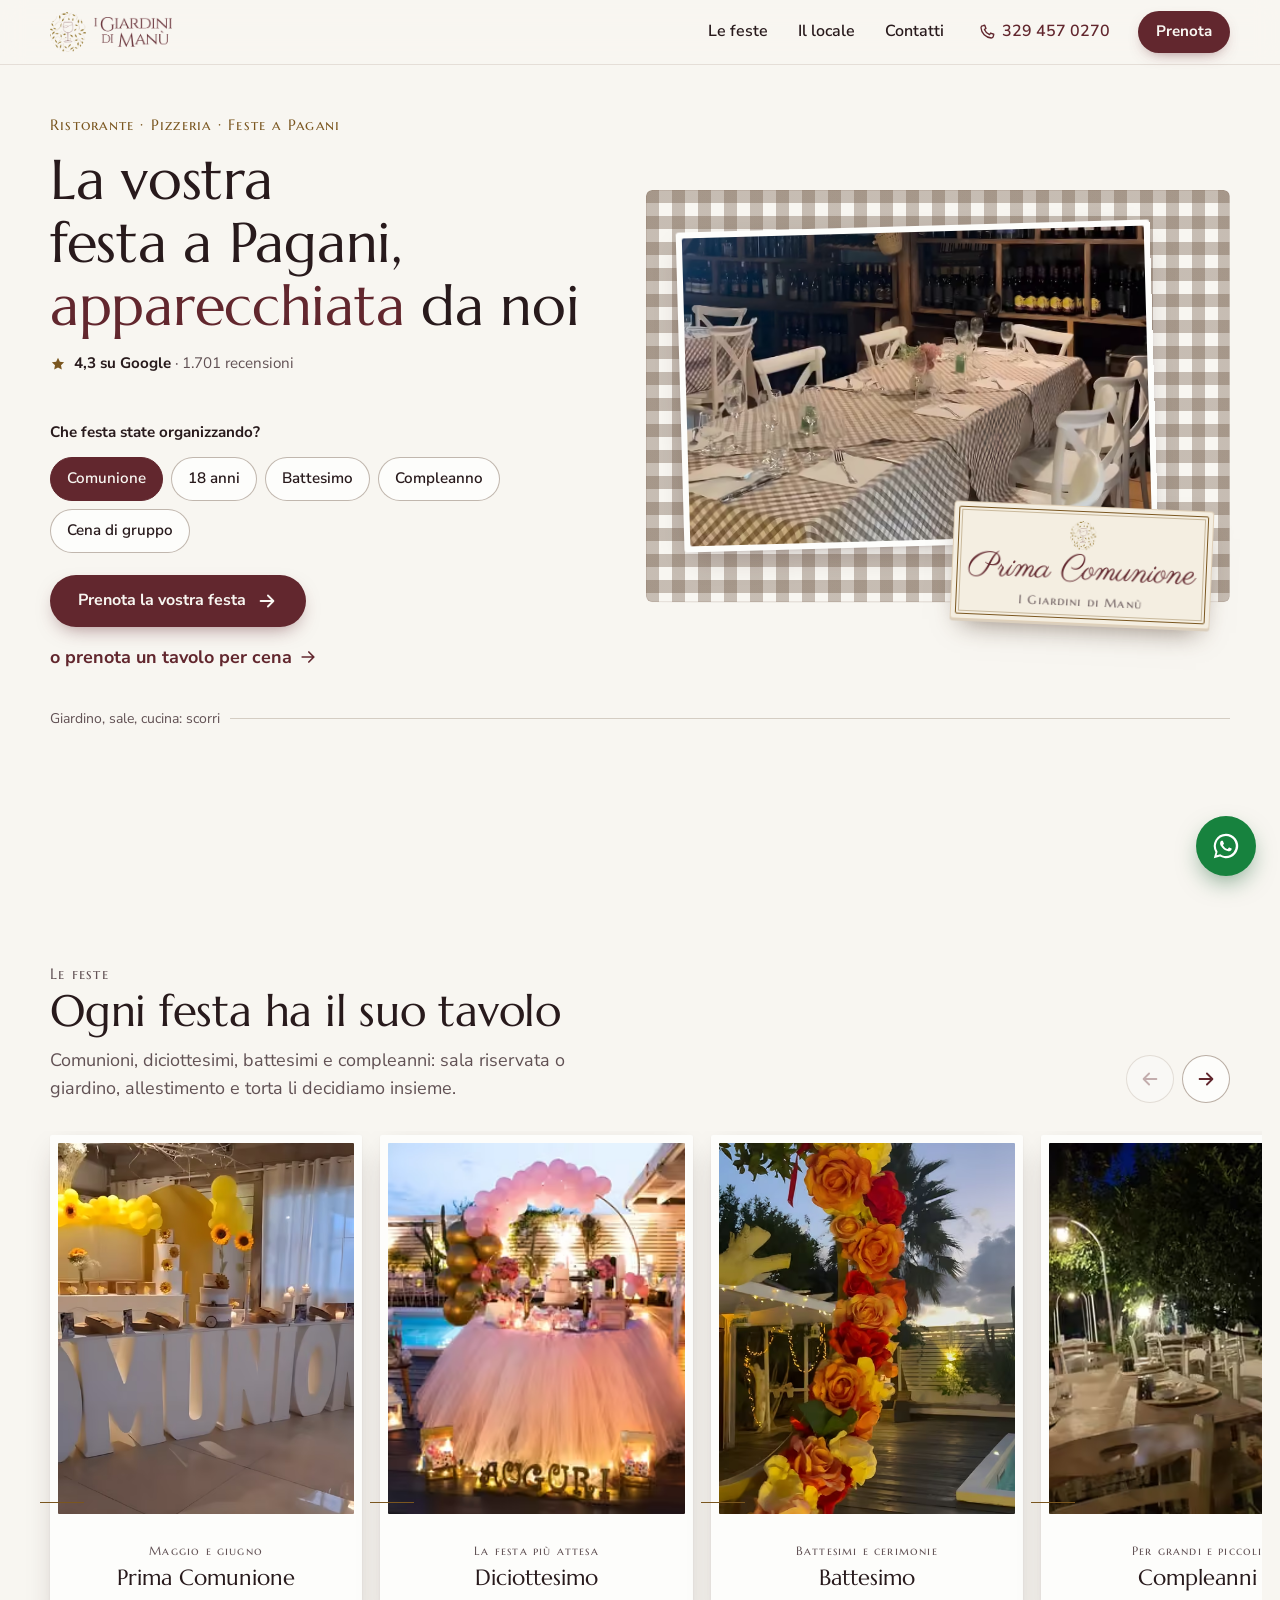
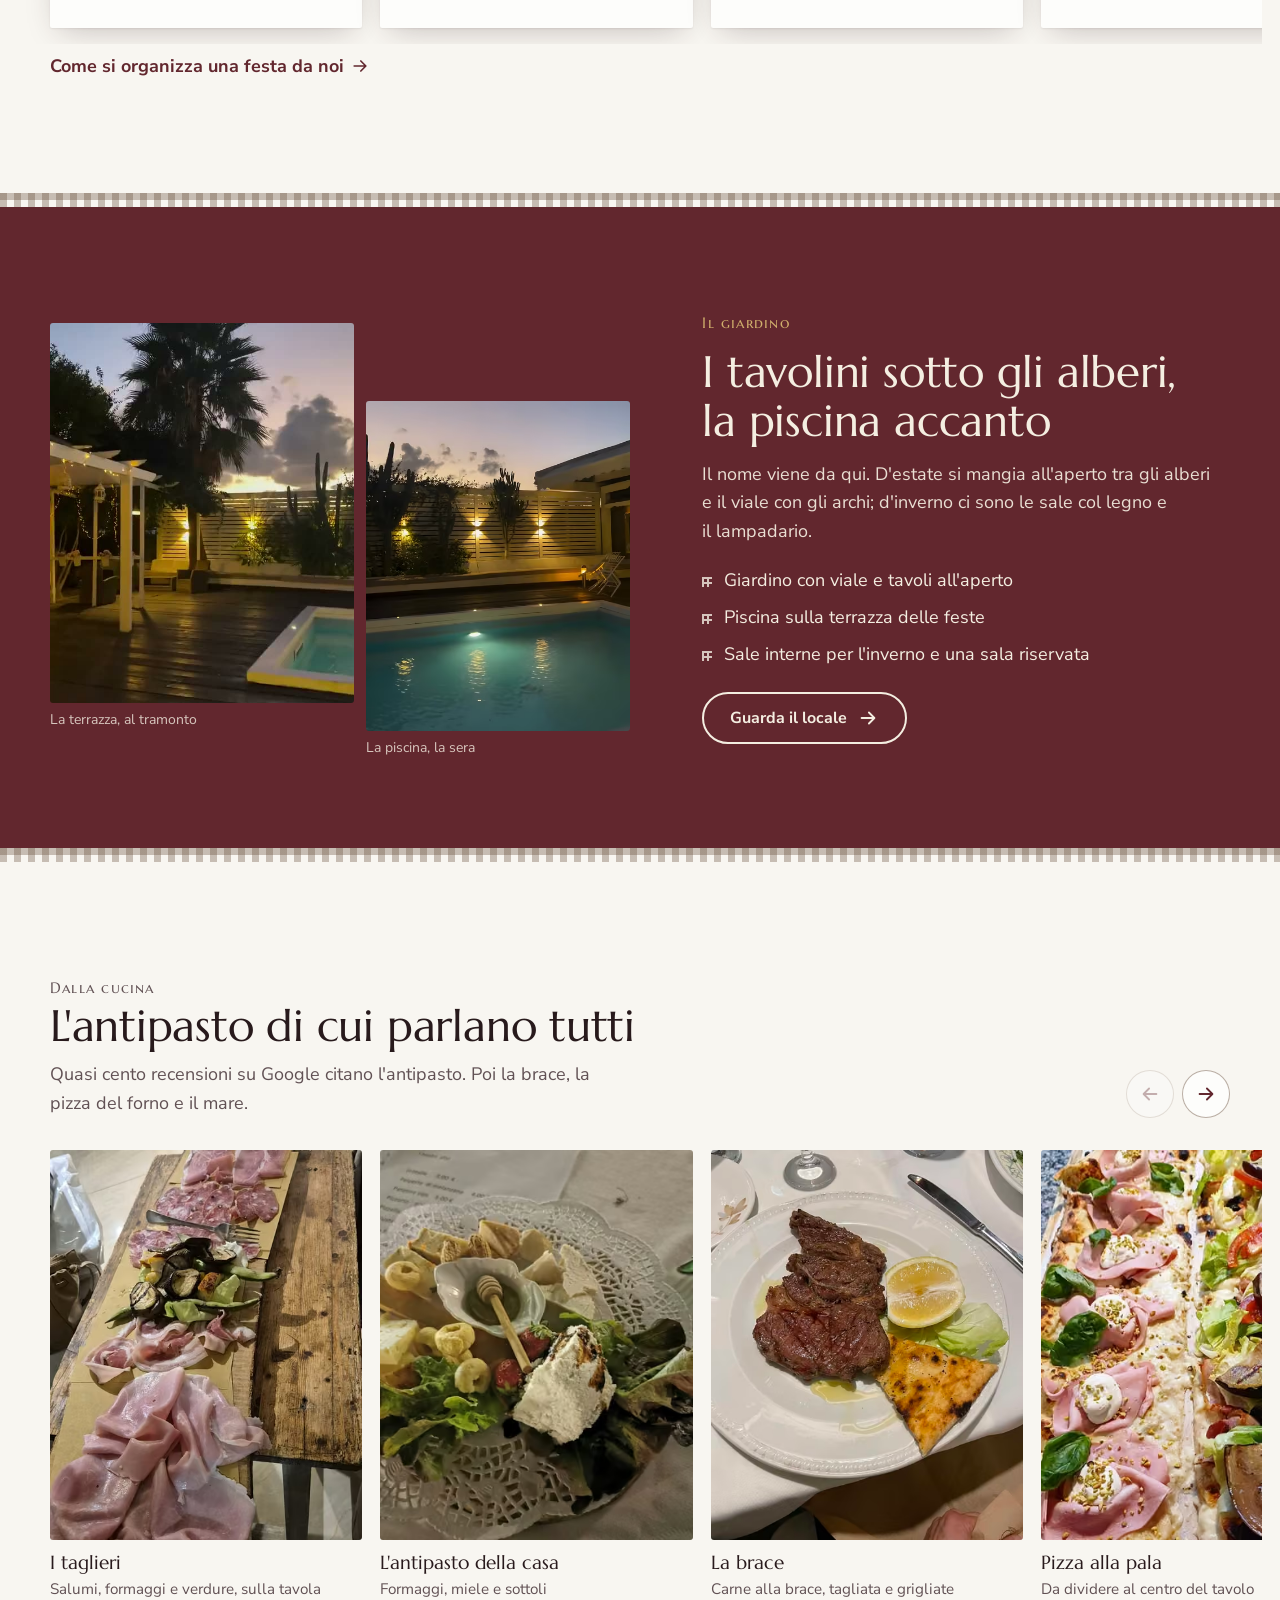
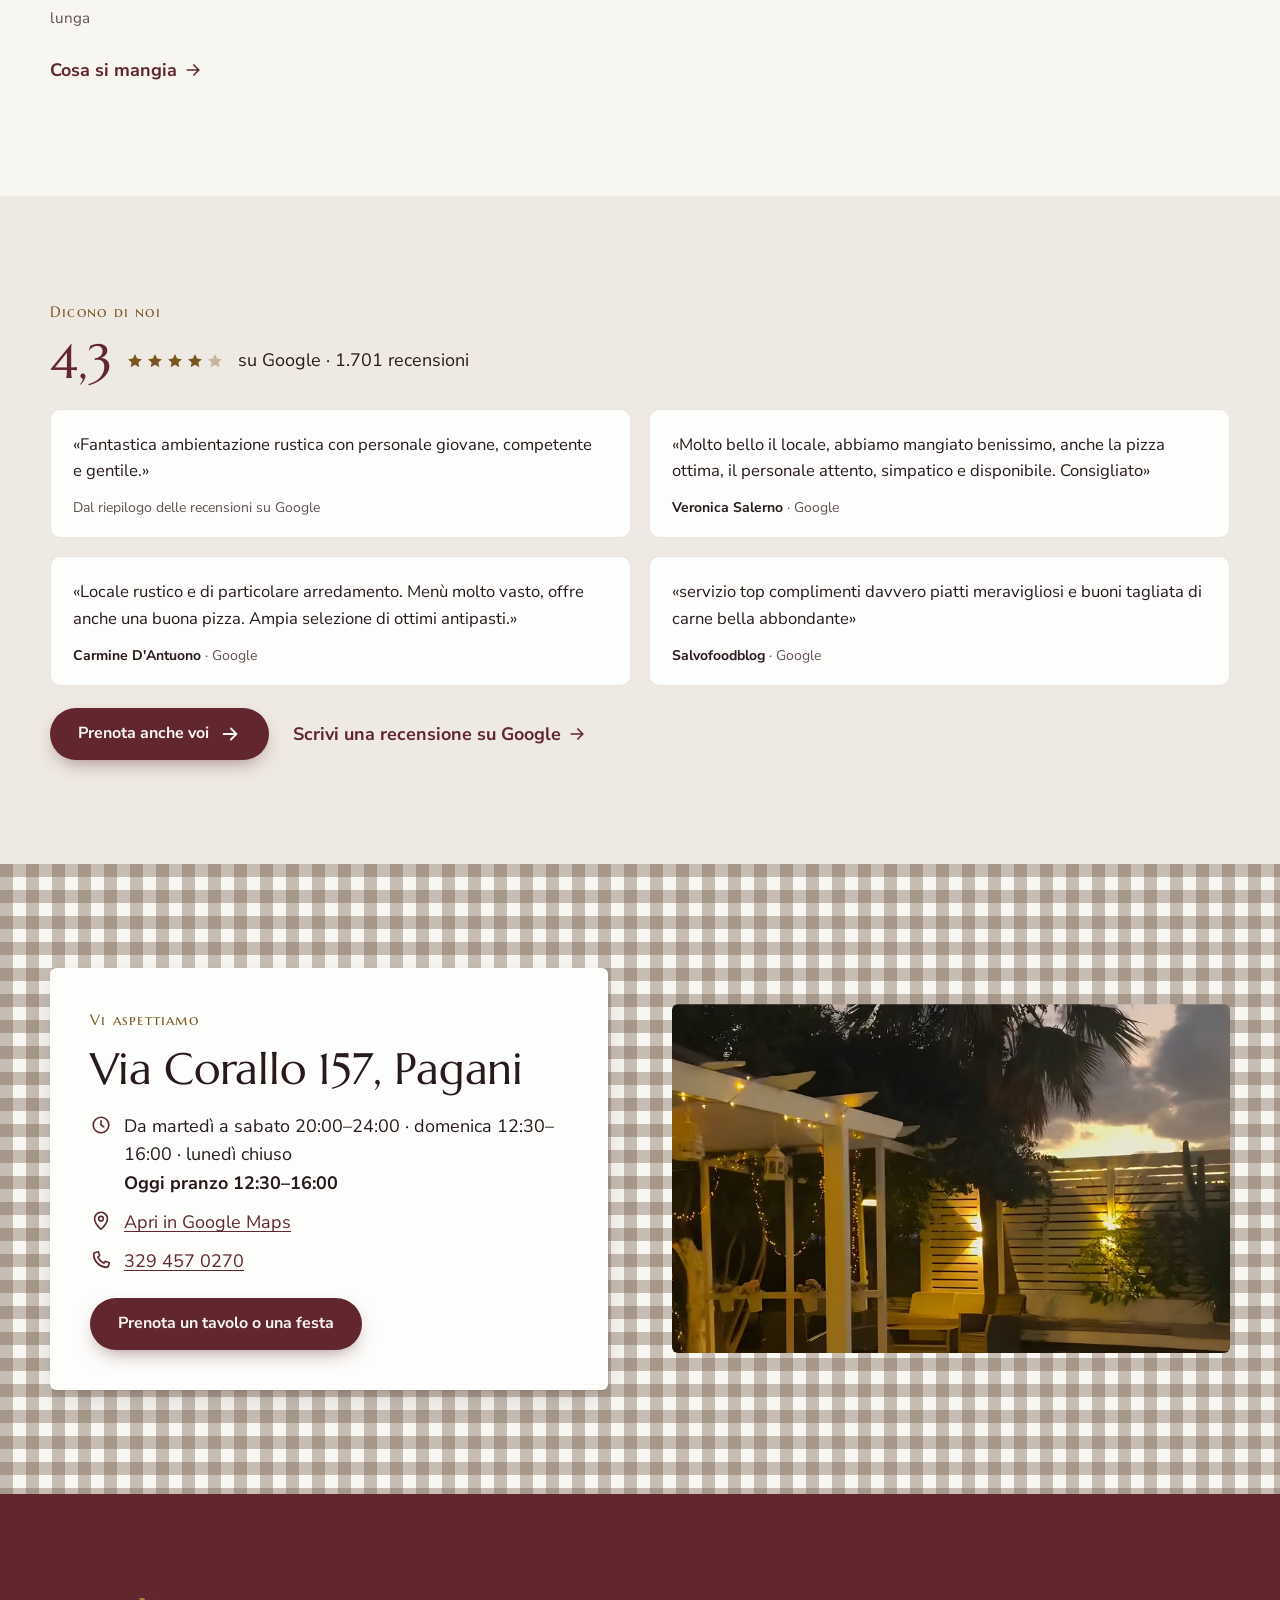
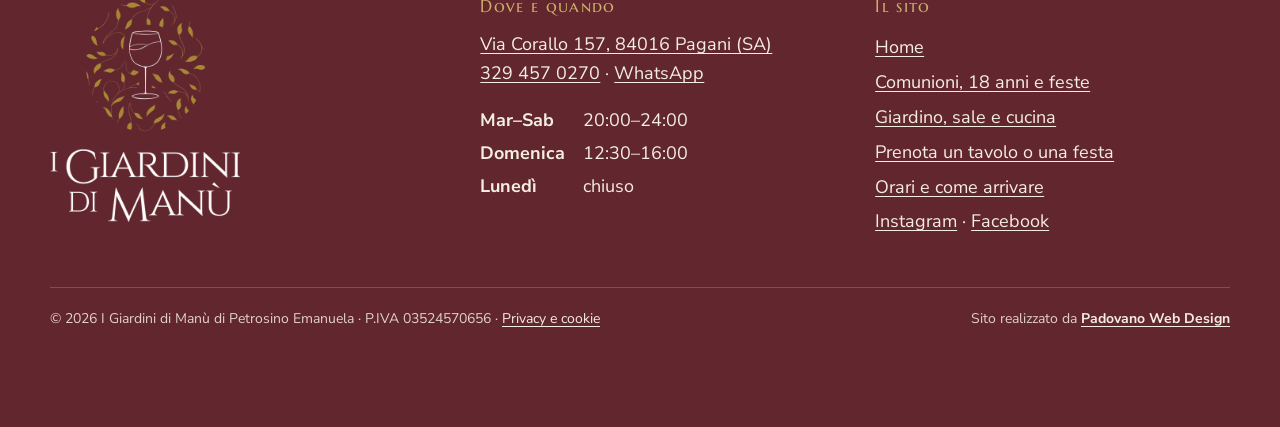
==== commit e875945d: "Tolte due foto non del locale (esterno della pizzeria La Botte, sala chiara non verificata) Co-Autho" ====
--- a/index.html
+++ b/index.html
@@ -193,7 +193,7 @@
    </ul>
    <a class="btn btn-p" href="prenota.html">Prenota un tavolo o una festa</a>
   </div>
-  <div class="chiusura-foto" data-scopri><picture><source type="image/avif" srcset="img/esterno-480.avif 480w, img/esterno-800.avif 800w, img/esterno-1200.avif 1200w" sizes="(min-width: 960px) 520px, 92vw"><source type="image/webp" srcset="img/esterno-480.webp 480w, img/esterno-800.webp 800w, img/esterno-1200.webp 1200w" sizes="(min-width: 960px) 520px, 92vw"><img src="img/esterno-800.jpg" srcset="img/esterno-480.jpg 480w, img/esterno-800.jpg 800w, img/esterno-1200.jpg 1200w" sizes="(min-width: 960px) 520px, 92vw" width="1200" height="675" alt="L&#x27;ingresso dei Giardini di Manù su via Corallo con l&#x27;insegna e le colline dietro" loading="lazy" decoding="async"></picture></div>
+  <div class="chiusura-foto" data-scopri><picture><source type="image/avif" srcset="img/terrazza-tramonto-480.avif 480w, img/terrazza-tramonto-800.avif 800w, img/terrazza-tramonto-1200.avif 1200w" sizes="(min-width: 960px) 520px, 92vw"><source type="image/webp" srcset="img/terrazza-tramonto-480.webp 480w, img/terrazza-tramonto-800.webp 800w, img/terrazza-tramonto-1200.webp 1200w" sizes="(min-width: 960px) 520px, 92vw"><img src="img/terrazza-tramonto-800.jpg" srcset="img/terrazza-tramonto-480.jpg 480w, img/terrazza-tramonto-800.jpg 800w, img/terrazza-tramonto-1200.jpg 1200w" sizes="(min-width: 960px) 520px, 92vw" width="1200" height="1500" alt="La terrazza della piscina al tramonto, con il gazebo e le lucine" loading="lazy" decoding="async"></picture></div>
  </div>
 </section>
 </main>
--- a/css/pagine.css
+++ b/css/pagine.css
@@ -384,3 +384,6 @@
 .pren-nav { display: flex; justify-content: space-between; gap: 12px; margin-top: 26px; padding-top: 18px; border-top: 1px solid hsl(26 28% 32% / .14); }
 .pren-nav[hidden], .pren-nav [hidden] { display: none; }
 .pren-nav .btn-p { margin-left: auto; min-width: 150px; }
+
+.arrivare::before { content: ""; display: block; height: 12px; background-image: linear-gradient(90deg, var(--vichy-a) 50%, transparent 50%), linear-gradient(var(--vichy-a) 50%, transparent 50%); background-size: 12px 12px; }
+.chiusura-foto img { object-position: 50% 40%; }
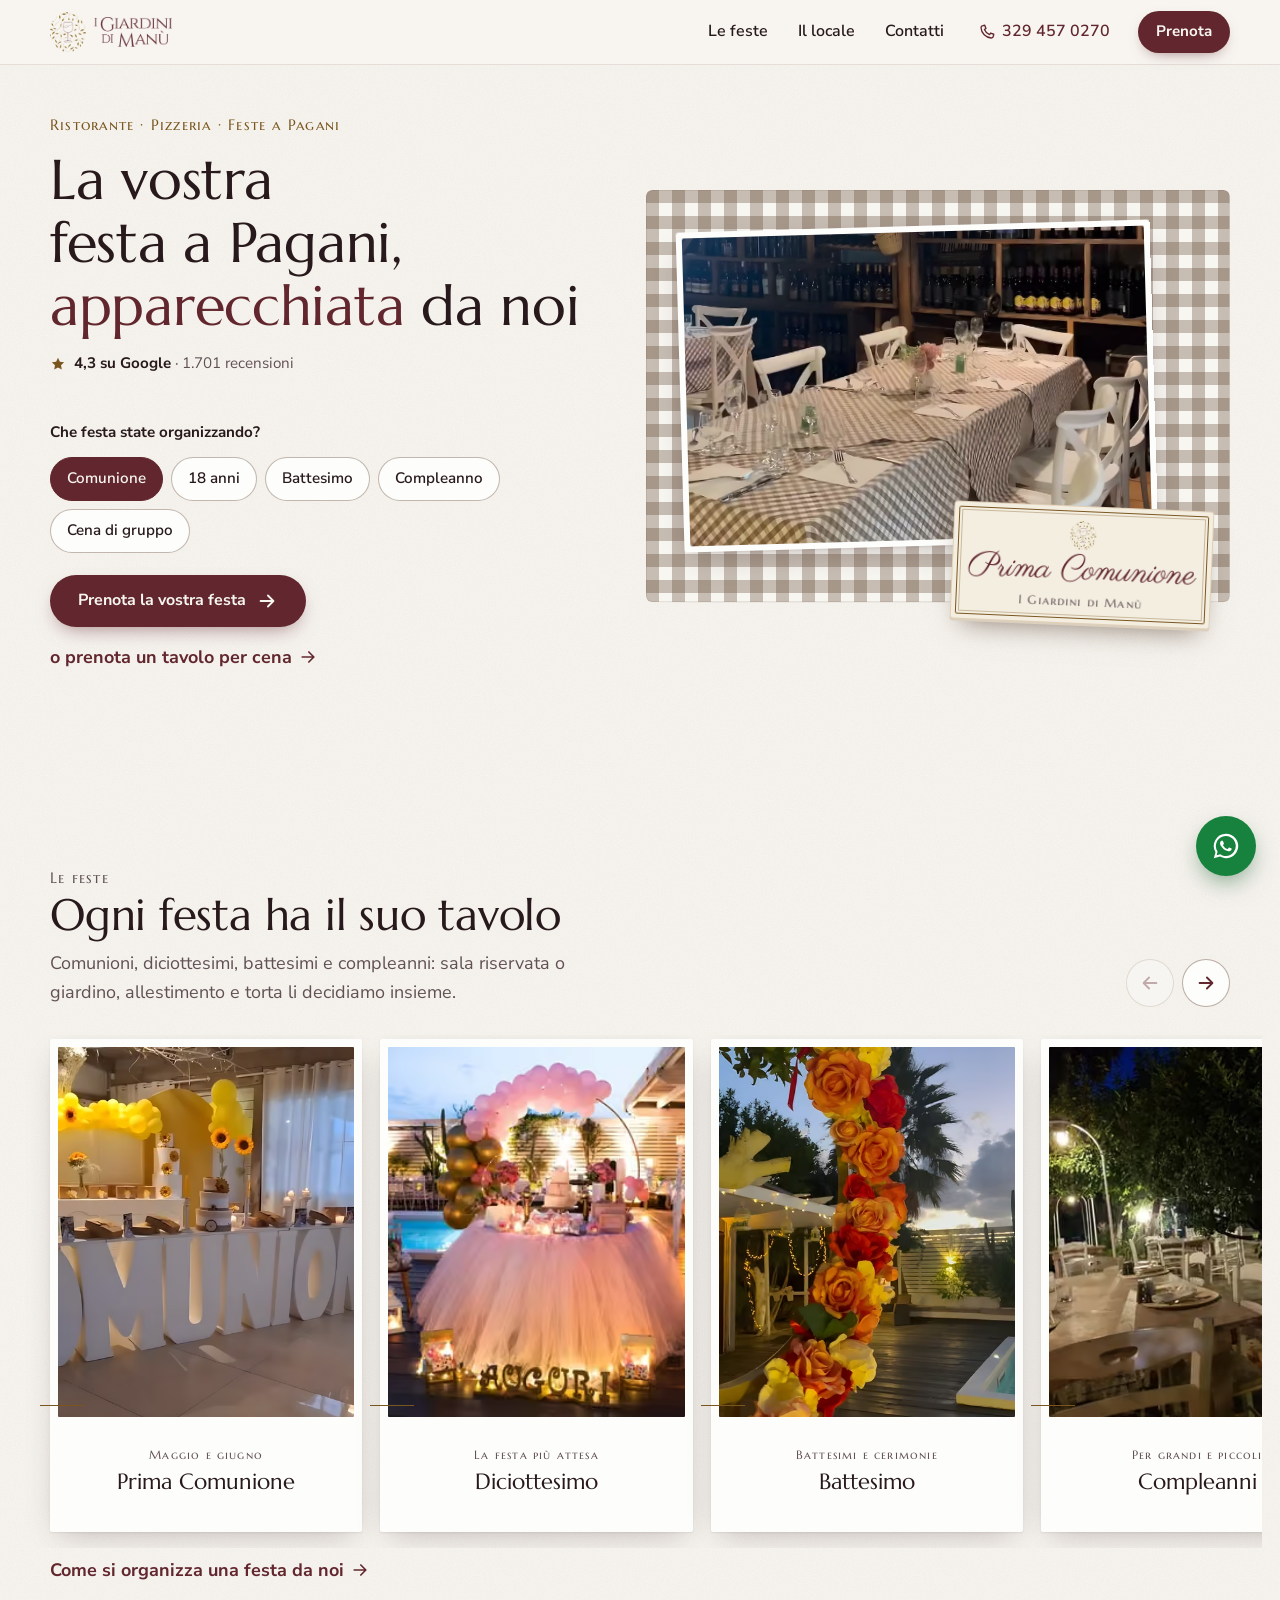
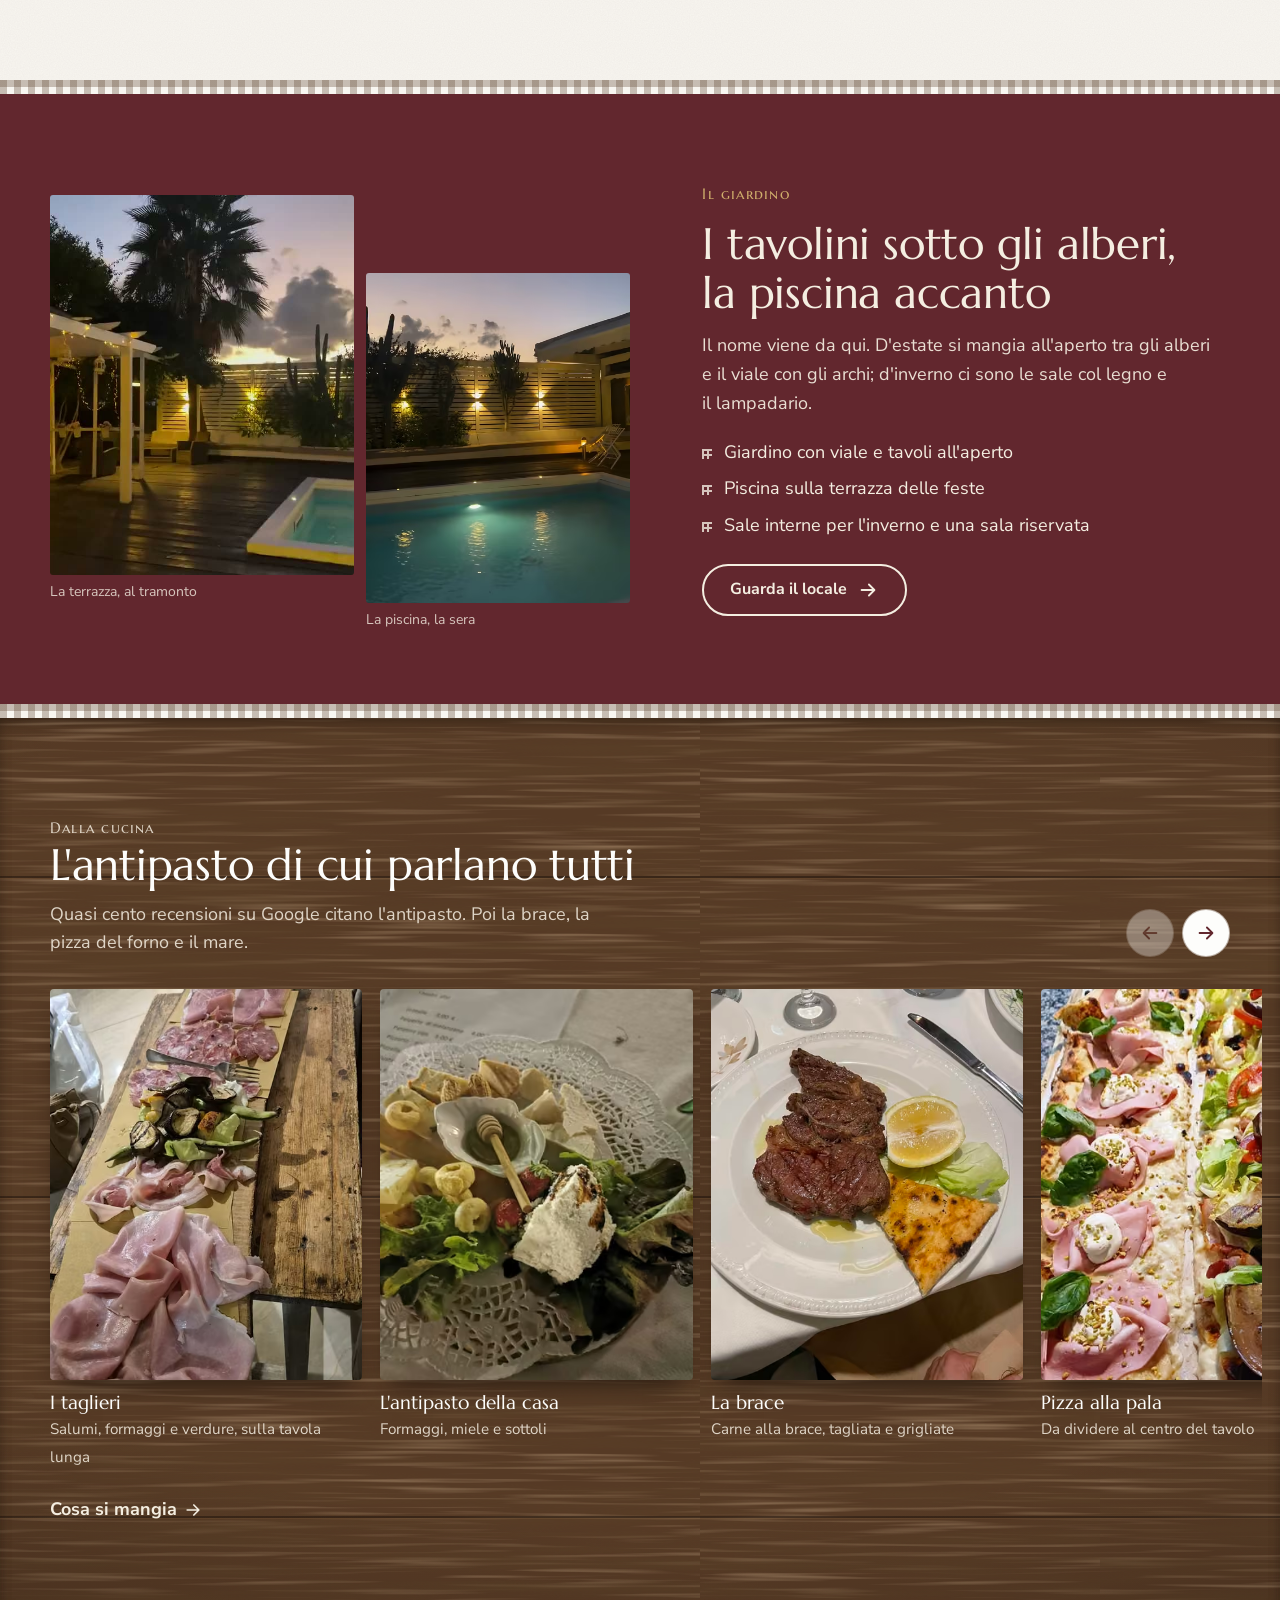
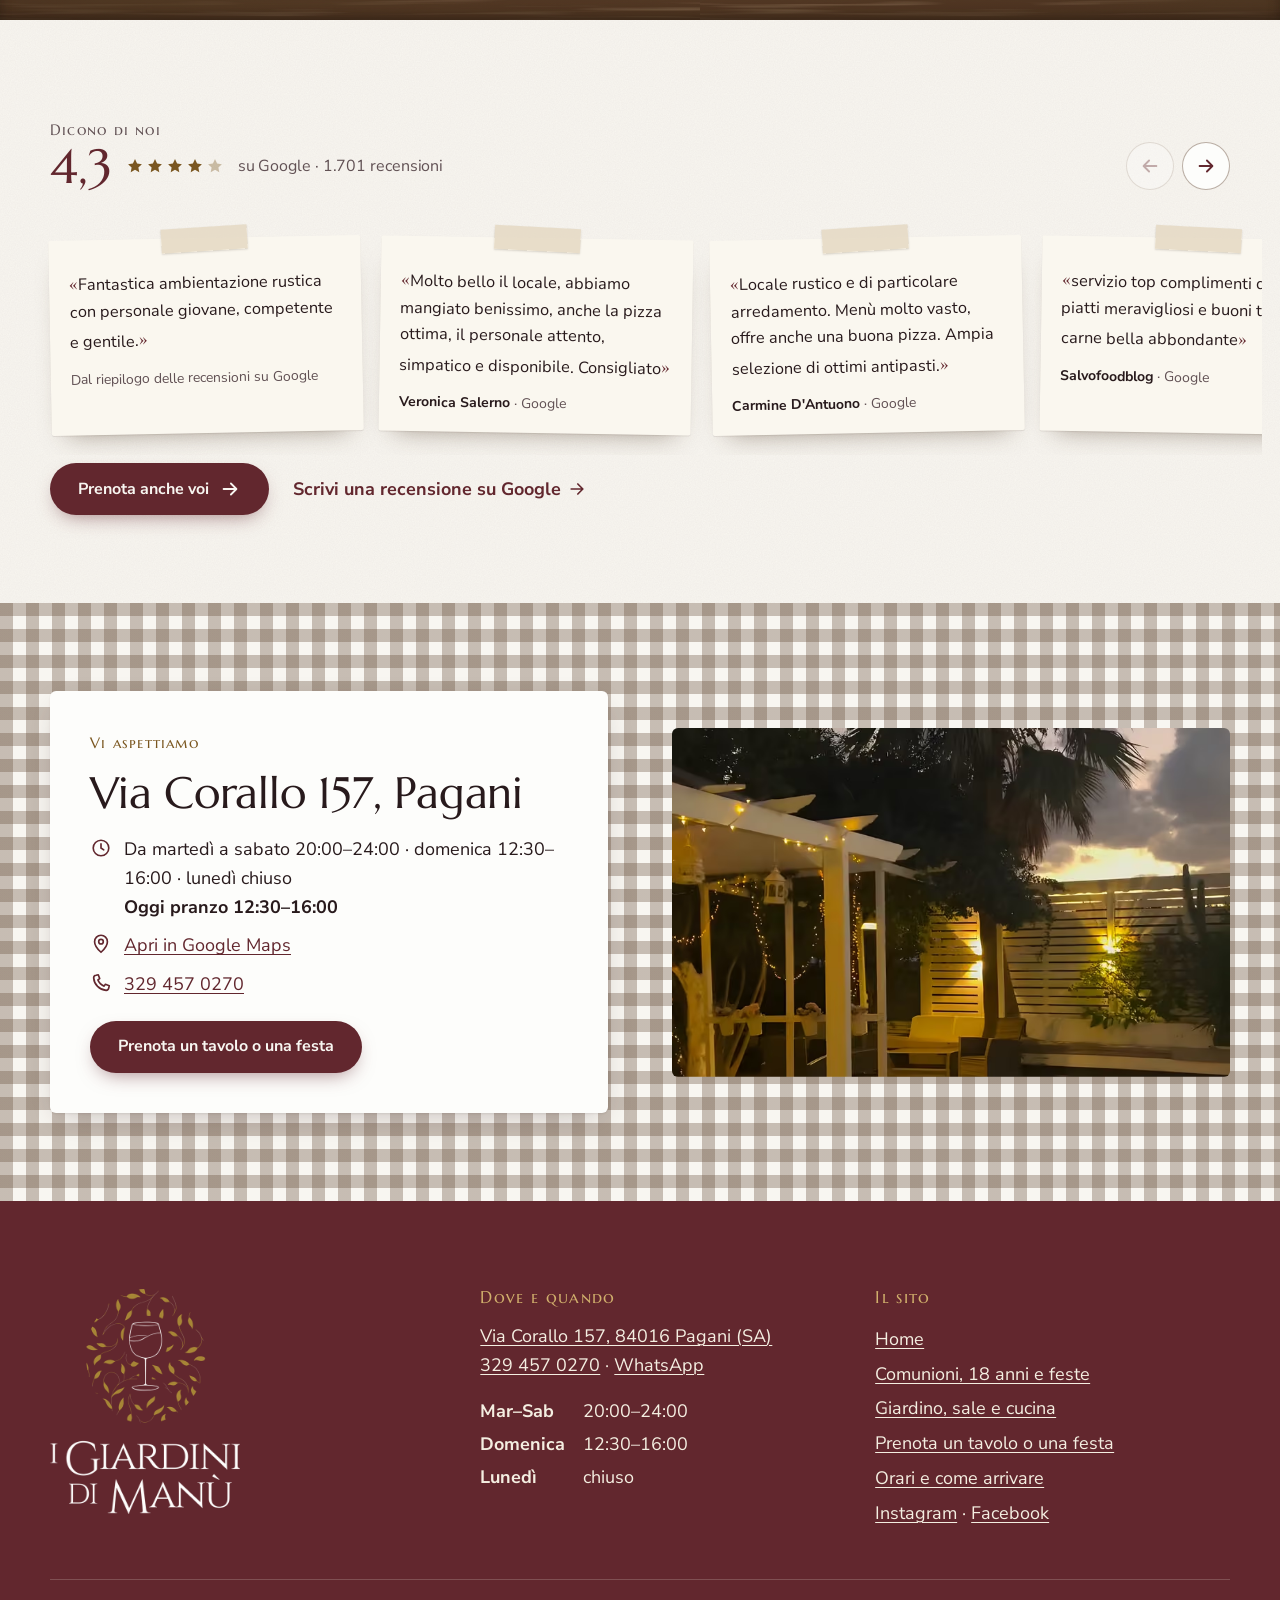
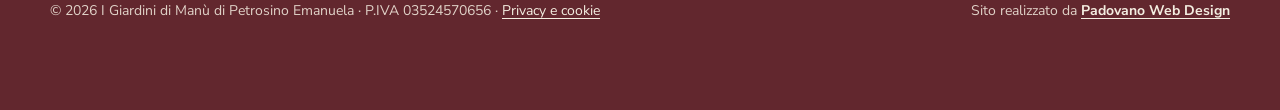
==== commit 4322217e: "Piu rustico e ordinato: cucina su tagliere di legno, recensioni come bigliettini, feste a schede, me" ====
--- a/index.html
+++ b/index.html
@@ -101,7 +101,6 @@
    </div>
   </div>
  </div>
- <div class="cont"><p class="continua">Giardino, sale, cucina: scorri</p></div>
 </section>
 
 <section class="sez" aria-labelledby="h-feste">
@@ -144,7 +143,7 @@
 </section>
 <div class="orlo" aria-hidden="true"></div>
 
-<section class="sez" aria-labelledby="h-cucina">
+<section class="sez legno" aria-labelledby="h-cucina">
  <div class="cont caro" data-caro>
   <div class="sez-testa">
    <div><p class="sopra">Dalla cucina</p><h2 id="h-cucina">L'antipasto di cui parlano tutti</h2>
@@ -163,16 +162,18 @@
  </div>
 </section>
 
-<section class="sez vichy-lieve" aria-labelledby="h-rec">
- <div class="cont">
-  <p class="sopra">Dicono di noi</p>
-  <h2 id="h-rec" class="vis-nascosto">Recensioni</h2>
-  <div class="voti"><span class="num">4,3</span><span class="stelle" aria-hidden="true"><svg><use href="#i-stella"/></svg><svg><use href="#i-stella"/></svg><svg><use href="#i-stella"/></svg><svg><use href="#i-stella"/></svg><svg style="opacity:.35"><use href="#i-stella"/></svg></span><span>su Google · 1.701 recensioni</span></div>
-  <ul class="rec-lista">
-   <li data-entra><figure class="rec"><blockquote><p>Fantastica ambientazione rustica con personale giovane, competente e gentile.</p></blockquote><figcaption>Dal riepilogo delle recensioni su Google</figcaption></figure></li>
-   <li data-entra><figure class="rec"><blockquote><p>Molto bello il locale, abbiamo mangiato benissimo, anche la pizza ottima, il personale attento, simpatico e disponibile. Consigliato</p></blockquote><figcaption><b>Veronica Salerno</b> · Google</figcaption></figure></li>
-   <li data-entra><figure class="rec"><blockquote><p>Locale rustico e di particolare arredamento. Menù molto vasto, offre anche una buona pizza. Ampia selezione di ottimi antipasti.</p></blockquote><figcaption><b>Carmine D'Antuono</b> · Google</figcaption></figure></li>
-   <li data-entra><figure class="rec"><blockquote><p>servizio top complimenti davvero piatti meravigliosi e buoni tagliata di carne bella abbondante</p></blockquote><figcaption><b>Salvofoodblog</b> · Google</figcaption></figure></li>
+<section class="sez rec-sez" aria-labelledby="h-rec">
+ <div class="cont caro" data-caro>
+  <div class="sez-testa">
+   <div><p class="sopra">Dicono di noi</p>
+   <h2 id="h-rec" class="voti"><span class="num">4,3</span><span class="stelle" aria-hidden="true"><svg><use href="#i-stella"/></svg><svg><use href="#i-stella"/></svg><svg><use href="#i-stella"/></svg><svg><use href="#i-stella"/></svg><svg style="opacity:.35"><use href="#i-stella"/></svg></span><span class="voti-s">su Google · 1.701 recensioni</span></h2></div>
+   <div class="caro-frecce"><button class="freccia" type="button" aria-label="Recensioni precedenti"><svg aria-hidden="true"><use href="#i-freccia-sx"/></svg></button><button class="freccia" type="button" aria-label="Recensioni successive"><svg aria-hidden="true"><use href="#i-freccia"/></svg></button></div>
+  </div>
+  <ul class="caro-pista bigliettini">
+   <li class="bigliettino" data-entra><figure class="rec"><blockquote><p>Fantastica ambientazione rustica con personale giovane, competente e gentile.</p></blockquote><figcaption>Dal riepilogo delle recensioni su Google</figcaption></figure></li>
+   <li class="bigliettino" data-entra><figure class="rec"><blockquote><p>Molto bello il locale, abbiamo mangiato benissimo, anche la pizza ottima, il personale attento, simpatico e disponibile. Consigliato</p></blockquote><figcaption><b>Veronica Salerno</b> · Google</figcaption></figure></li>
+   <li class="bigliettino" data-entra><figure class="rec"><blockquote><p>Locale rustico e di particolare arredamento. Menù molto vasto, offre anche una buona pizza. Ampia selezione di ottimi antipasti.</p></blockquote><figcaption><b>Carmine D'Antuono</b> · Google</figcaption></figure></li>
+   <li class="bigliettino" data-entra><figure class="rec"><blockquote><p>servizio top complimenti davvero piatti meravigliosi e buoni tagliata di carne bella abbondante</p></blockquote><figcaption><b>Salvofoodblog</b> · Google</figcaption></figure></li>
   </ul>
   <div class="rec-azioni">
    <a class="btn btn-p" href="prenota.html">Prenota anche voi<svg aria-hidden="true"><use href="#i-freccia"/></svg></a>
--- a/css/base.css
+++ b/css/base.css
@@ -32,7 +32,7 @@
   --t-3: clamp(1.3rem, 1.1rem + .9vw, 1.75rem);
   --t-sm: .875rem;
 
-  --s-a: 48px; --s-b: 80px; --s-c: 128px;
+  --s-a: 36px; --s-b: 56px; --s-c: 96px;
   --gut: 16px;
   --max: 1180px;
 
@@ -41,7 +41,7 @@
   --molla: linear(0, .009, .035 2.1%, .141 4.4%, .723 12.9%, .938 16.7%, 1.017 19.4%, 1.067, 1.099 24.3%, 1.108 26%, 1.102, 1.083 30.6%, 1.011 39.1%, .993 43%, .987 47.5%, 1.003 61.2%, 1);
   --ombra: 0 1px 2px hsl(350 30% 15% / .08), 0 10px 30px -10px hsl(350 30% 15% / .28);
 }
-@media (min-width: 768px) { :root { --gut: 32px; --s-a: 64px; --s-b: 104px; --s-c: 160px; } }
+@media (min-width: 768px) { :root { --gut: 32px; --s-a: 56px; --s-b: 88px; --s-c: 136px; } }
 
 *, *::before, *::after { box-sizing: border-box; }
 html { -webkit-text-size-adjust: 100%; scroll-behavior: smooth; }
--- a/css/pagine.css
+++ b/css/pagine.css
@@ -387,3 +387,60 @@
 
 .arrivare::before { content: ""; display: block; height: 12px; background-image: linear-gradient(90deg, var(--vichy-a) 50%, transparent 50%), linear-gradient(var(--vichy-a) 50%, transparent 50%); background-size: 12px 12px; }
 .chiusura-foto img { object-position: 50% 40%; }
+
+/* ===== Giro «più rustico e più ordinato» 13/10 =====
+   Ogni sezione è un oggetto della tavola: tovaglia a quadretti, tagliere di legno, carta (segnaposto, bigliettini, menù). */
+
+/* grana di carta leggerissima sul fondo lino */
+body { background-image: url("data:image/svg+xml,%3Csvg xmlns='http://www.w3.org/2000/svg' width='220' height='220'%3E%3Cfilter id='n'%3E%3CfeTurbulence type='fractalNoise' baseFrequency='.85' numOctaves='2' stitchTiles='stitch'/%3E%3CfeColorMatrix values='0 0 0 0 .32 0 0 0 0 .22 0 0 0 0 .14 0 0 0 .075 0'/%3E%3C/filter%3E%3Crect width='100%25' height='100%25' filter='url(%23n)'/%3E%3C/svg%3E"); }
+
+/* il tagliere: la sezione cucina poggia su assi di legno */
+.legno {
+  --legno: hsl(26 40% 24%);
+  position: relative; color: var(--avorio);
+  background-color: var(--legno);
+  background-image:
+    radial-gradient(120% 90% at 50% 40%, transparent 55%, hsl(24 45% 10% / .45)),
+    repeating-linear-gradient(180deg, transparent 0 158px, hsl(24 45% 9% / .55) 158px 160px, hsl(32 40% 40% / .18) 160px 161px, transparent 161px 320px),
+    url("data:image/svg+xml,%3Csvg xmlns='http://www.w3.org/2000/svg' width='1100' height='320'%3E%3Cfilter id='g'%3E%3CfeTurbulence type='fractalNoise' baseFrequency='0.0028 0.075' numOctaves='4' seed='9'/%3E%3CfeColorMatrix values='0 0 0 0 0.10 0 0 0 0 0.05 0 0 0 0 0.02 0 0 0 1.6 -0.55'/%3E%3C/filter%3E%3Crect width='100%25' height='100%25' filter='url(%23g)'/%3E%3C/svg%3E"),
+    url("data:image/svg+xml,%3Csvg xmlns='http://www.w3.org/2000/svg' width='700' height='260'%3E%3Cfilter id='h'%3E%3CfeTurbulence type='fractalNoise' baseFrequency='0.006 0.22' numOctaves='2' seed='3'/%3E%3CfeColorMatrix values='0 0 0 0 0.62 0 0 0 0 0.44 0 0 0 0 0.27 0 0 0 1.2 -0.62'/%3E%3C/filter%3E%3Crect width='100%25' height='100%25' filter='url(%23h)'/%3E%3C/svg%3E");
+  box-shadow: inset 0 10px 18px -10px hsl(24 45% 6% / .7), inset 0 -10px 18px -10px hsl(24 45% 6% / .7);
+}
+.legno h2 { color: var(--bianco); }
+.legno .sopra { color: var(--oro); }
+.legno .sez-testa p, .legno .piatto span { color: hsl(40 45% 92% / .86); }
+.legno .piatto strong { color: var(--bianco); }
+.legno .piatto img { border-radius: 4px; box-shadow: 0 14px 26px -12px hsl(24 45% 6% / .8); }
+.legno .link-f { color: var(--avorio); }
+.legno .link-f:hover { color: var(--bianco); }
+.legno :focus-visible { outline-color: var(--oro); }
+
+/* recensioni: bigliettini di carta fermati col nastro */
+.rec-sez .voti { margin: 0; font-size: inherit; }
+.voti-s { font: 400 1rem/1.3 var(--f-txt); color: var(--muted); }
+.bigliettini { list-style: none; margin-top: 0; margin-bottom: 0; padding-top: 20px; padding-bottom: 22px; }
+.bigliettino { position: relative; }
+.bigliettino .rec { position: relative; height: 100%; background: hsl(42 55% 96%); border: 0; border-radius: 2px; padding: 28px 20px 18px; transform: rotate(-1.1deg); box-shadow: 0 1px 1px hsl(30 30% 20% / .1), 0 14px 26px -16px hsl(30 40% 20% / .5); }
+.bigliettino:nth-child(even) .rec { transform: rotate(.9deg); }
+.bigliettino .rec::before { content: ""; position: absolute; top: -11px; left: 50%; width: 86px; height: 24px; transform: translateX(-50%) rotate(-2.5deg); background: hsl(40 40% 82% / .78); box-shadow: 0 1px 2px hsl(30 30% 20% / .18); }
+.bigliettino:nth-child(even) .rec::before { transform: translateX(-50%) rotate(2deg); }
+.bigliettino blockquote { font-size: 1.02rem; }
+.bigliettino blockquote p::before, .bigliettino blockquote p::after { font-family: var(--f-tit); color: var(--vino); font-size: 1.2em; }
+.rec-sez .rec-azioni { margin-top: 8px; }
+
+/* chiusura e piede più compatti sul telefono */
+@media (max-width: 959px) {
+  .chiusura-foto { display: none; }
+  .chiusura { padding: var(--s-a) 0; }
+}
+.piede { padding: var(--s-b) 0 88px; }
+@media (max-width: 899px) { .piede .logo-p { width: 112px; } .piede-g { gap: 28px; } .piede-legale { margin-top: 32px; } }
+
+/* pagina feste: le feste diventano schede (senza JS restano tutte in fila) */
+.indice a[aria-selected="true"] { background: var(--vino); border-color: var(--vino); color: var(--lino); }
+.a-schede .festa[hidden] { display: none; }
+.a-schede .festa + .festa { border-top: 0; }
+.a-schede .festa { padding-top: 24px; }
+.festa.entra { animation: passo-dx .45s var(--in) backwards; }
+@media (max-width: 899px) { .festa-foto img { aspect-ratio: 4 / 3; } .festa-foto { max-width: none; } }
+.a-schede .indice { flex-wrap: wrap; overflow: visible; }
